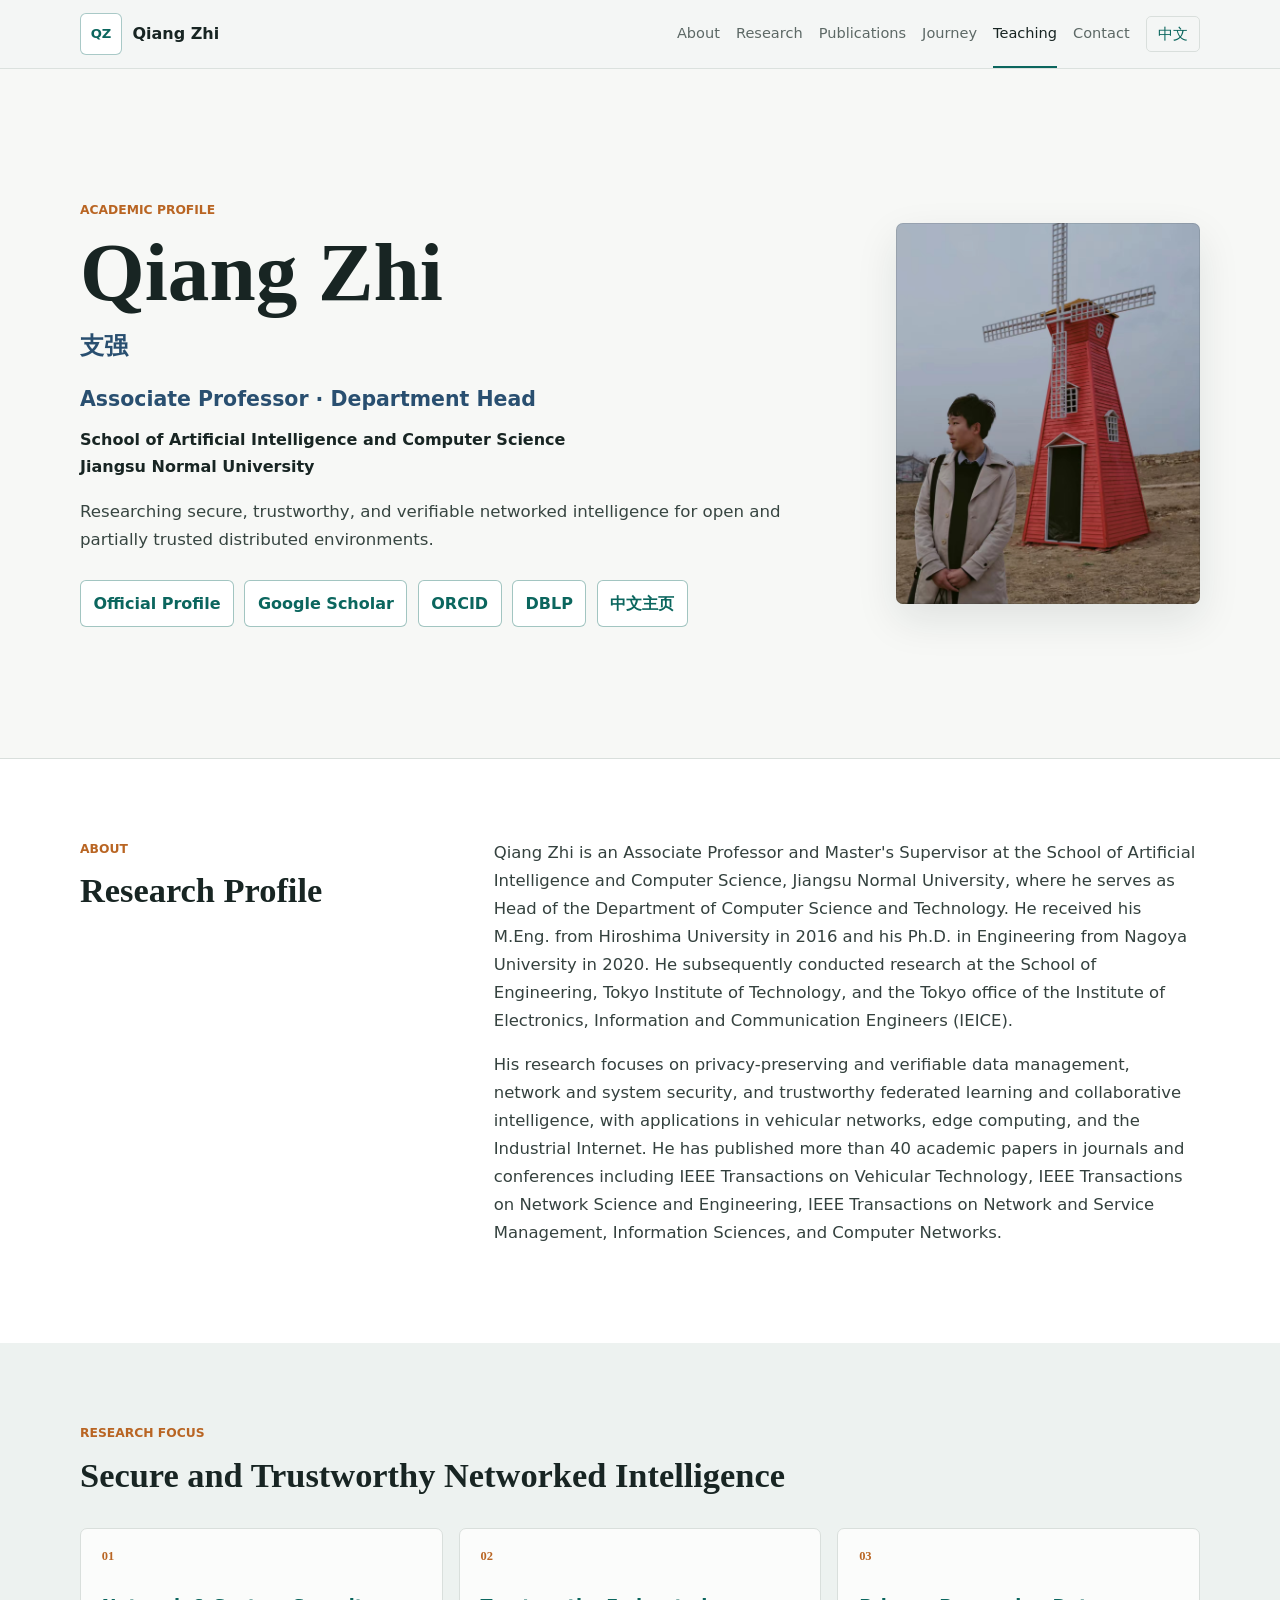
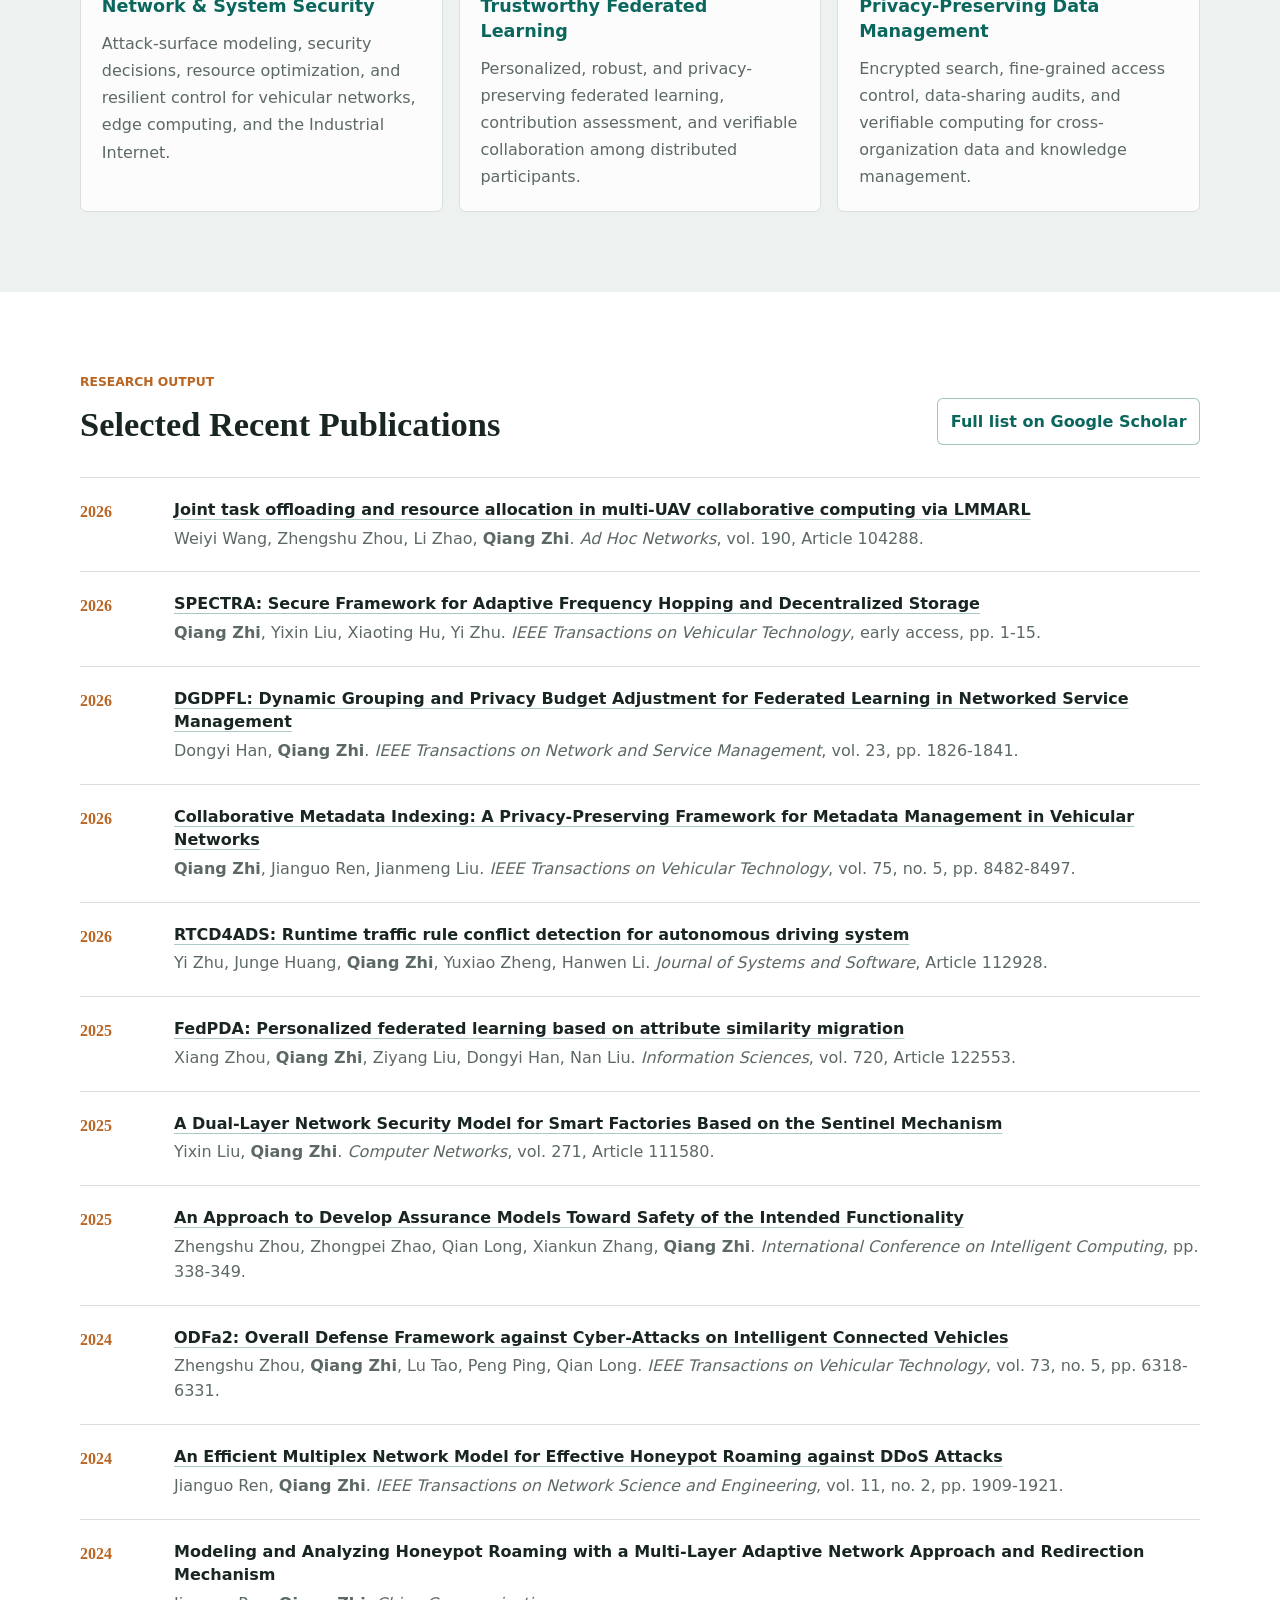
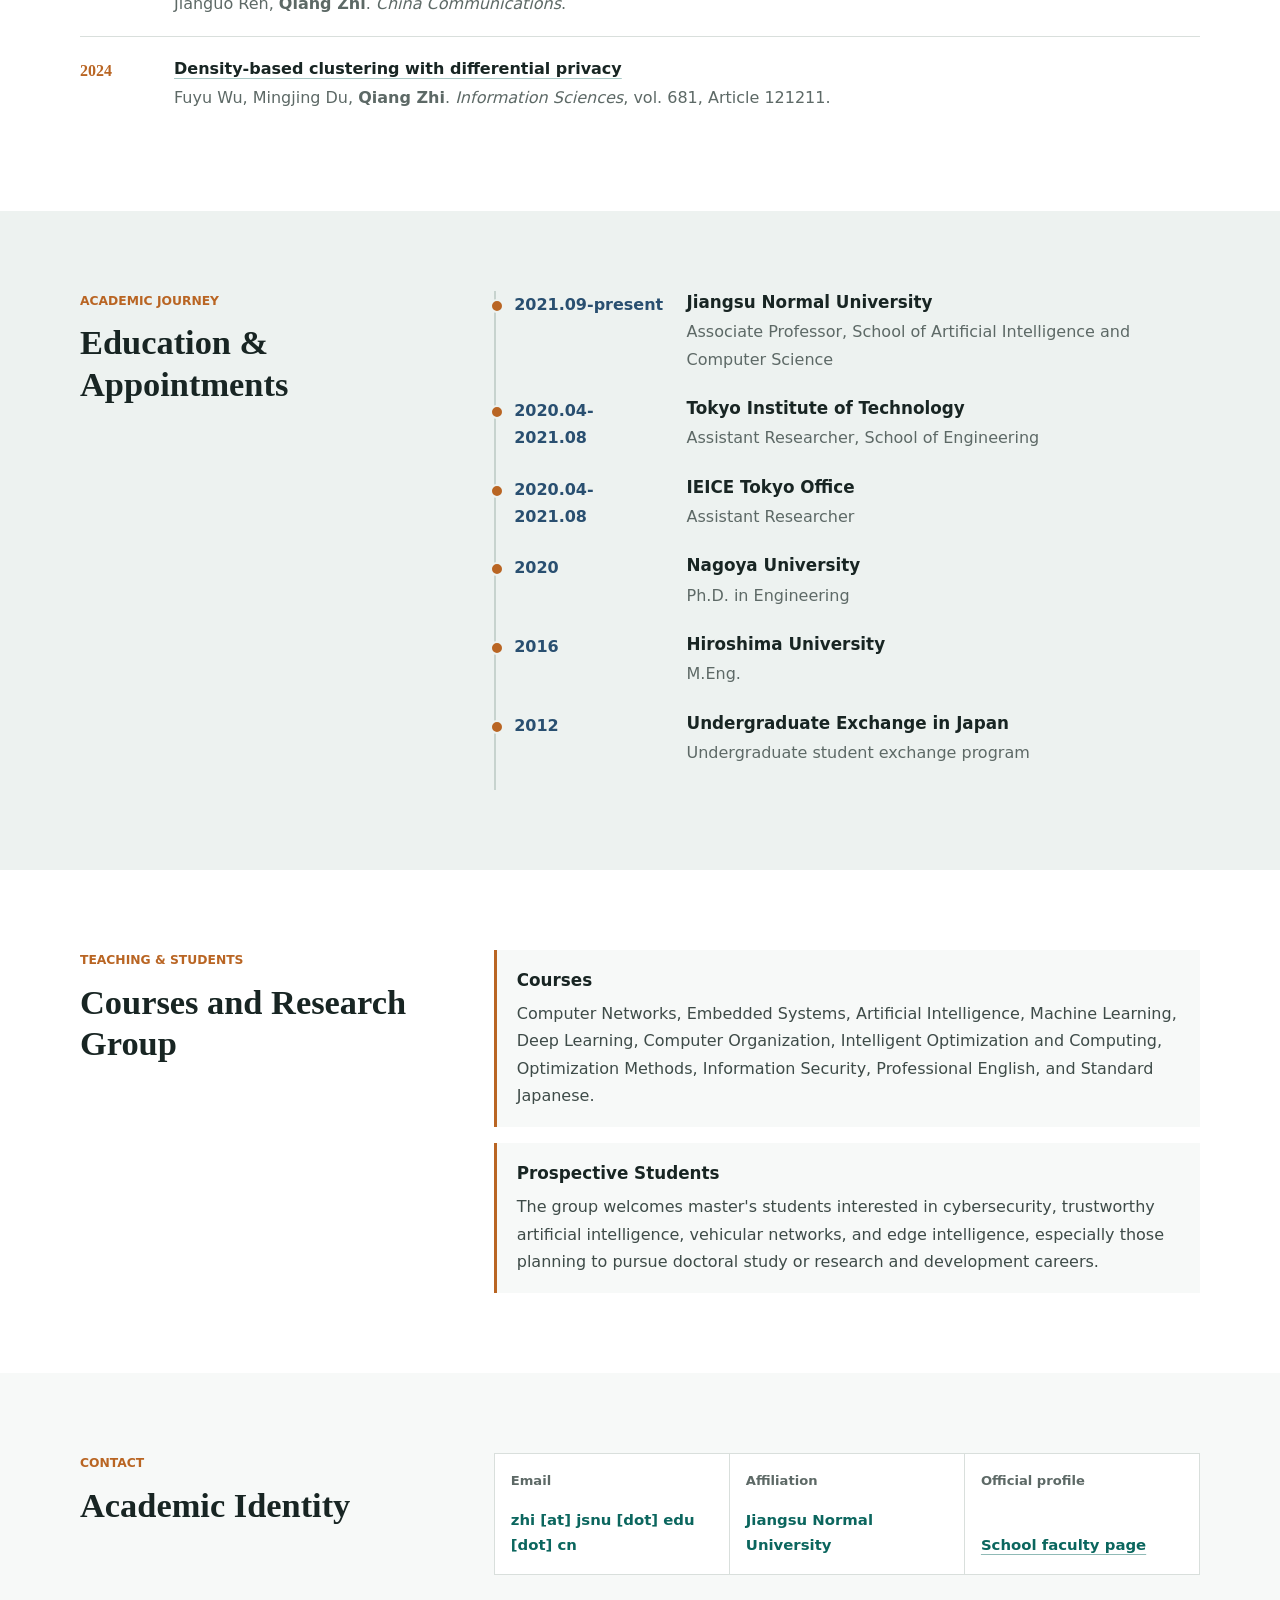
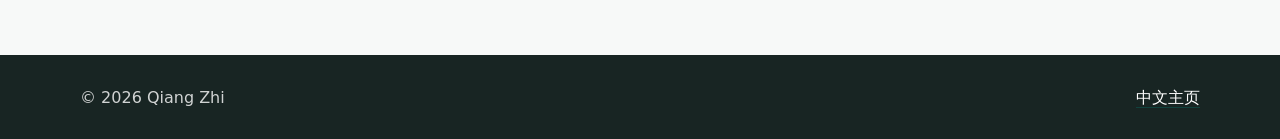
==== index.html @ edf0b1ab "Update index.html" ====
<!doctype html>
<html lang="en">
<head>
  <meta charset="utf-8">
  <meta name="viewport" content="width=device-width, initial-scale=1">
  <title>Qiang Zhi | Jiangsu Normal University</title>
  <meta name="description" content="Qiang Zhi is an Associate Professor, Master's Supervisor, and Head of the Department of Computer Science and Technology at Jiangsu Normal University. His research covers network and system security, trustworthy federated learning, privacy-preserving data management, vehicular networks, and edge intelligence.">
  <meta name="author" content="Qiang Zhi">
  <link rel="canonical" href="https://zhi-jsnu.github.io/">
  <link rel="alternate" hreflang="en" href="https://zhi-jsnu.github.io/">
  <link rel="alternate" hreflang="zh-CN" href="https://zhi-jsnu.github.io/zh/">
  <link rel="alternate" hreflang="x-default" href="https://zhi-jsnu.github.io/">
  <link rel="me" href="https://github.com/Zhi-JSNU">
  <link rel="stylesheet" href="/assets/css/site.css">
  <meta property="og:type" content="profile">
  <meta property="og:title" content="Qiang Zhi | Jiangsu Normal University">
  <meta property="og:description" content="Associate Professor working on secure, trustworthy, and verifiable networked intelligence.">
  <meta property="og:url" content="https://zhi-jsnu.github.io/">
  <meta property="og:site_name" content="Qiang Zhi Academic Homepage">
  <meta property="og:image" content="https://zhi-jsnu.github.io/assets/img/qiang-zhi-profile.jpg">
  <meta property="og:image:alt" content="Portrait of Qiang Zhi">
  <meta property="profile:username" content="Zhi-JSNU">
  <meta name="twitter:card" content="summary_large_image">
  <meta name="twitter:title" content="Qiang Zhi | Jiangsu Normal University">
  <meta name="twitter:description" content="Academic profile, research interests, publications, teaching, and contact information.">
  <meta name="twitter:image" content="https://zhi-jsnu.github.io/assets/img/qiang-zhi-profile.jpg">
  <script type="application/ld+json">
  {
    "@context": "https://schema.org",
    "@type": "ProfilePage",
    "@id": "https://zhi-jsnu.github.io/#profile-page-en",
    "url": "https://zhi-jsnu.github.io/",
    "name": "Qiang Zhi | Jiangsu Normal University",
    "inLanguage": "en",
    "mainEntity": {
      "@type": "Person",
      "@id": "https://zhi-jsnu.github.io/#person",
      "name": "Qiang Zhi",
      "alternateName": "支强",
      "url": "https://zhi-jsnu.github.io/",
      "image": "https://zhi-jsnu.github.io/assets/img/qiang-zhi-profile.jpg",
      "identifier": [
        {"@type": "PropertyValue", "propertyID": "ORCID", "value": "0000-0001-7057-9888"},
        {"@type": "PropertyValue", "propertyID": "GitHub username", "value": "Zhi-JSNU"}
      ],
      "jobTitle": "Associate Professor, Master's Supervisor, Head of the Department of Computer Science and Technology",
      "affiliation": {
        "@type": "CollegeOrUniversity",
        "name": "Jiangsu Normal University",
        "department": {"@type": "Organization", "name": "School of Artificial Intelligence and Computer Science"}
      },
      "alumniOf": [
        {"@type": "CollegeOrUniversity", "name": "Nagoya University"},
        {"@type": "CollegeOrUniversity", "name": "Hiroshima University"}
      ],
      "knowsAbout": [
        "Network and System Security",
        "Trustworthy Federated Learning",
        "Privacy-Preserving and Verifiable Data Management",
        "Internet of Vehicles",
        "Edge Intelligence"
      ],
      "sameAs": [
        "https://ai.jsnu.edu.cn/78/ba/c14228a358586/page.htm",
        "https://scholar.google.com/citations?user=D5ilHkMAAAAJ",
        "https://orcid.org/0000-0001-7057-9888",
        "https://dblp.org/pid/91/638",
        "https://github.com/Zhi-JSNU"
      ]
    }
  }
  </script>
</head>
<body>
  <a class="skip-link" href="#main-content">Skip to main content</a>
  <header class="site-header">
    <nav class="nav" aria-label="Primary navigation">
      <a class="brand" href="/" aria-label="Qiang Zhi home">
        <span class="brand-mark" aria-hidden="true">QZ</span>
        <span>Qiang Zhi</span>
      </a>
      <button class="nav-toggle" type="button" aria-expanded="false" aria-controls="nav-links" aria-label="Open navigation">
        <span></span><span></span><span></span>
      </button>
      <div class="nav-links" id="nav-links" data-nav-links>
        <a href="#about">About</a>
        <a href="#research">Research</a>
        <a href="#publications">Publications</a>
        <a href="#journey">Journey</a>
        <a href="#teaching">Teaching</a>
        <a href="#contact">Contact</a>
        <a class="language-link" href="/zh/" lang="zh-CN">中文</a>
      </div>
    </nav>
  </header>

  <main id="main-content">
    <section class="hero" aria-labelledby="hero-title">
      <div class="hero-inner">
        <div class="hero-copy">
          <p class="eyebrow">Academic Profile</p>
          <h1 id="hero-title">Qiang Zhi</h1>
          <p class="hero-name-zh" lang="zh-CN">支强</p>
          <p class="subtitle">Associate Professor · Department Head</p>
          <p class="affiliation">School of Artificial Intelligence and Computer Science<br>Jiangsu Normal University</p>
          <p class="hero-summary">Researching secure, trustworthy, and verifiable networked intelligence for open and partially trusted distributed environments.</p>
          <div class="hero-actions" aria-label="Academic identity links">
            <a href="http://ai.jsnu.edu.cn/78/ba/c14228a358586/page.htm" target="_blank" rel="noopener noreferrer">Official Profile</a>
            <a href="https://scholar.google.com/citations?user=D5ilHkMAAAAJ" target="_blank" rel="noopener noreferrer" referrerpolicy="no-referrer">Google Scholar</a>
            <a href="https://orcid.org/0000-0001-7057-9888" target="_blank" rel="noopener noreferrer">ORCID</a>
            <a href="https://dblp.org/pid/91/638" target="_blank" rel="noopener noreferrer">DBLP</a>
            <a href="/zh/" lang="zh-CN">中文主页</a>
          </div>
        </div>
        <figure class="profile-figure">
          <img src="/assets/img/qiang-zhi-profile.jpg" width="1280" height="1706" alt="Qiang Zhi of Jiangsu Normal University">
        </figure>
      </div>
    </section>

    <section id="about" class="section" aria-labelledby="about-title">
      <div class="section-inner two-column">
        <div>
          <p class="section-kicker">About</p>
          <h2 id="about-title">Research Profile</h2>
        </div>
        <div class="prose">
          <p>Qiang Zhi is an Associate Professor and Master's Supervisor at the School of Artificial Intelligence and Computer Science, Jiangsu Normal University, where he serves as Head of the Department of Computer Science and Technology. He received his M.Eng. from Hiroshima University in 2016 and his Ph.D. in Engineering from Nagoya University in 2020. He subsequently conducted research at the School of Engineering, Tokyo Institute of Technology, and the Tokyo office of the Institute of Electronics, Information and Communication Engineers (IEICE).</p>
          <p>His research focuses on privacy-preserving and verifiable data management, network and system security, and trustworthy federated learning and collaborative intelligence, with applications in vehicular networks, edge computing, and the Industrial Internet. He has published more than 40 academic papers in journals and conferences including IEEE Transactions on Vehicular Technology, IEEE Transactions on Network Science and Engineering, IEEE Transactions on Network and Service Management, Information Sciences, and Computer Networks.</p>
        </div>
      </div>
    </section>

    <section id="research" class="section section-tint" aria-labelledby="research-title">
      <div class="section-inner">
        <div class="section-heading">
          <p class="section-kicker">Research Focus</p>
          <h2 id="research-title">Secure and Trustworthy Networked Intelligence</h2>
        </div>
        <div class="research-grid">
          <article class="research-card">
            <span class="card-index">01</span>
            <h3>Network &amp; System Security</h3>
            <p>Attack-surface modeling, security decisions, resource optimization, and resilient control for vehicular networks, edge computing, and the Industrial Internet.</p>
          </article>
          <article class="research-card">
            <span class="card-index">02</span>
            <h3>Trustworthy Federated Learning</h3>
            <p>Personalized, robust, and privacy-preserving federated learning, contribution assessment, and verifiable collaboration among distributed participants.</p>
          </article>
          <article class="research-card">
            <span class="card-index">03</span>
            <h3>Privacy-Preserving Data Management</h3>
            <p>Encrypted search, fine-grained access control, data-sharing audits, and verifiable computing for cross-organization data and knowledge management.</p>
          </article>
        </div>
      </div>
    </section>

    <section id="publications" class="section" aria-labelledby="publications-title">
      <div class="section-inner">
        <div class="section-heading publication-heading">
          <div><p class="section-kicker">Research Output</p><h2 id="publications-title">Selected Recent Publications</h2></div>
          <a class="text-link" href="https://scholar.google.com/citations?user=D5ilHkMAAAAJ" target="_blank" rel="noopener noreferrer" referrerpolicy="no-referrer">Full list on Google Scholar</a>
        </div>
        <ol class="publication-list">
          <li><span class="pub-year">2026</span><div><a class="pub-title" href="https://doi.org/10.1016/j.adhoc.2026.104288" target="_blank" rel="noopener noreferrer">Joint task offloading and resource allocation in multi-UAV collaborative computing via LMMARL</a><p>Weiyi Wang, Zhengshu Zhou, Li Zhao, <strong>Qiang Zhi</strong>. <em>Ad Hoc Networks</em>, vol. 190, Article 104288.</p></div></li>
          <li><span class="pub-year">2026</span><div><a class="pub-title" href="https://doi.org/10.1109/TVT.2026.3670472" target="_blank" rel="noopener noreferrer">SPECTRA: Secure Framework for Adaptive Frequency Hopping and Decentralized Storage</a><p><strong>Qiang Zhi</strong>, Yixin Liu, Xiaoting Hu, Yi Zhu. <em>IEEE Transactions on Vehicular Technology</em>, early access, pp. 1-15.</p></div></li>
          <li><span class="pub-year">2026</span><div><a class="pub-title" href="https://doi.org/10.1109/TNSM.2025.3640713" target="_blank" rel="noopener noreferrer">DGDPFL: Dynamic Grouping and Privacy Budget Adjustment for Federated Learning in Networked Service Management</a><p>Dongyi Han, <strong>Qiang Zhi</strong>. <em>IEEE Transactions on Network and Service Management</em>, vol. 23, pp. 1826-1841.</p></div></li>
          <li><span class="pub-year">2026</span><div><a class="pub-title" href="https://doi.org/10.1109/TVT.2025.3628444" target="_blank" rel="noopener noreferrer">Collaborative Metadata Indexing: A Privacy-Preserving Framework for Metadata Management in Vehicular Networks</a><p><strong>Qiang Zhi</strong>, Jianguo Ren, Jianmeng Liu. <em>IEEE Transactions on Vehicular Technology</em>, vol. 75, no. 5, pp. 8482-8497.</p></div></li>
          <li><span class="pub-year">2026</span><div><a class="pub-title" href="https://doi.org/10.1016/j.jss.2026.112928" target="_blank" rel="noopener noreferrer">RTCD4ADS: Runtime traffic rule conflict detection for autonomous driving system</a><p>Yi Zhu, Junge Huang, <strong>Qiang Zhi</strong>, Yuxiao Zheng, Hanwen Li. <em>Journal of Systems and Software</em>, Article 112928.</p></div></li>
          <li><span class="pub-year">2025</span><div><a class="pub-title" href="https://doi.org/10.1016/j.ins.2025.122553" target="_blank" rel="noopener noreferrer">FedPDA: Personalized federated learning based on attribute similarity migration</a><p>Xiang Zhou, <strong>Qiang Zhi</strong>, Ziyang Liu, Dongyi Han, Nan Liu. <em>Information Sciences</em>, vol. 720, Article 122553.</p></div></li>
          <li><span class="pub-year">2025</span><div><a class="pub-title" href="https://doi.org/10.1016/j.comnet.2025.111580" target="_blank" rel="noopener noreferrer">A Dual-Layer Network Security Model for Smart Factories Based on the Sentinel Mechanism</a><p>Yixin Liu, <strong>Qiang Zhi</strong>. <em>Computer Networks</em>, vol. 271, Article 111580.</p></div></li>
          <li><span class="pub-year">2025</span><div><a class="pub-title" href="https://doi.org/10.1007/978-981-96-9955-1_28" target="_blank" rel="noopener noreferrer">An Approach to Develop Assurance Models Toward Safety of the Intended Functionality</a><p>Zhengshu Zhou, Zhongpei Zhao, Qian Long, Xiankun Zhang, <strong>Qiang Zhi</strong>. <em>International Conference on Intelligent Computing</em>, pp. 338-349.</p></div></li>
          <li><span class="pub-year">2024</span><div><a class="pub-title" href="https://doi.org/10.1109/TVT.2023.3345156" target="_blank" rel="noopener noreferrer">ODFa2: Overall Defense Framework against Cyber-Attacks on Intelligent Connected Vehicles</a><p>Zhengshu Zhou, <strong>Qiang Zhi</strong>, Lu Tao, Peng Ping, Qian Long. <em>IEEE Transactions on Vehicular Technology</em>, vol. 73, no. 5, pp. 6318-6331.</p></div></li>
          <li><span class="pub-year">2024</span><div><a class="pub-title" href="https://doi.org/10.1109/TNSE.2023.3333230" target="_blank" rel="noopener noreferrer">An Efficient Multiplex Network Model for Effective Honeypot Roaming against DDoS Attacks</a><p>Jianguo Ren, <strong>Qiang Zhi</strong>. <em>IEEE Transactions on Network Science and Engineering</em>, vol. 11, no. 2, pp. 1909-1921.</p></div></li>
          <li><span class="pub-year">2024</span><div><span class="pub-title">Modeling and Analyzing Honeypot Roaming with a Multi-Layer Adaptive Network Approach and Redirection Mechanism</span><p>Jianguo Ren, <strong>Qiang Zhi</strong>. <em>China Communications</em>.</p></div></li>
          <li><span class="pub-year">2024</span><div><a class="pub-title" href="https://doi.org/10.1016/j.ins.2024.121211" target="_blank" rel="noopener noreferrer">Density-based clustering with differential privacy</a><p>Fuyu Wu, Mingjing Du, <strong>Qiang Zhi</strong>. <em>Information Sciences</em>, vol. 681, Article 121211.</p></div></li>
        </ol>
      </div>
    </section>

    <section id="journey" class="section section-tint" aria-labelledby="journey-title">
      <div class="section-inner two-column">
        <div><p class="section-kicker">Academic Journey</p><h2 id="journey-title">Education &amp; Appointments</h2></div>
        <div class="timeline">
          <article><time datetime="2021-09">2021.09-present</time><div><h3>Jiangsu Normal University</h3><p>Associate Professor, School of Artificial Intelligence and Computer Science</p></div></article>
          <article><time>2020.04-2021.08</time><div><h3>Tokyo Institute of Technology</h3><p>Assistant Researcher, School of Engineering</p></div></article>
          <article><time>2020.04-2021.08</time><div><h3>IEICE Tokyo Office</h3><p>Assistant Researcher</p></div></article>
          <article><time datetime="2020">2020</time><div><h3>Nagoya University</h3><p>Ph.D. in Engineering</p></div></article>
          <article><time datetime="2016">2016</time><div><h3>Hiroshima University</h3><p>M.Eng.</p></div></article>
          <article><time datetime="2012">2012</time><div><h3>Undergraduate Exchange in Japan</h3><p>Undergraduate student exchange program</p></div></article>
        </div>
      </div>
    </section>

    <section id="teaching" class="section" aria-labelledby="teaching-title">
      <div class="section-inner two-column">
        <div><p class="section-kicker">Teaching &amp; Students</p><h2 id="teaching-title">Courses and Research Group</h2></div>
        <div class="content-stack">
          <article><h3>Courses</h3><p>Computer Networks, Embedded Systems, Artificial Intelligence, Machine Learning, Deep Learning, Computer Organization, Intelligent Optimization and Computing, Optimization Methods, Information Security, Professional English, and Standard Japanese.</p></article>
          <article><h3>Prospective Students</h3><p>The group welcomes master's students interested in cybersecurity, trustworthy artificial intelligence, vehicular networks, and edge intelligence, especially those planning to pursue doctoral study or research and development careers.</p></article>
        </div>
      </div>
    </section>

    <section id="contact" class="section contact-section" aria-labelledby="contact-title">
      <div class="section-inner two-column">
        <div><p class="section-kicker">Contact</p><h2 id="contact-title">Academic Identity</h2></div>
        <div class="contact-list">
          <p><span>Email</span><strong>zhi [at] jsnu [dot] edu [dot] cn</strong></p>
          <p><span>Affiliation</span><strong>Jiangsu Normal University</strong></p>
          <p><span>Official profile</span><a href="https://ai.jsnu.edu.cn/78/ba/c14228a358586/page.htm" target="_blank" rel="noopener noreferrer">School faculty page</a></p>
        </div>
      </div>
    </section>
  </main>

  <footer class="site-footer">
    <div class="footer-inner"><p>© <span data-year>2026</span> Qiang Zhi</p><p><a href="/zh/" lang="zh-CN">中文主页</a></p></div>
  </footer>
  <script src="/assets/js/site.js" defer></script>
</body>
</html>
---- assets/css/site.css ----
:root {
  --bg: #f4f6f5;
  --paper: #ffffff;
  --ink: #182523;
  --muted: #5d6966;
  --line: #d9dfdc;
  --teal: #0b665e;
  --blue: #294f70;
  --orange: #b96523;
  --tint: #edf2f0;
  --max: 1120px;
  --shadow: 0 16px 42px rgba(22, 43, 39, 0.1);
}

* { box-sizing: border-box; }
html { scroll-behavior: smooth; }
body {
  margin: 0;
  background: var(--bg);
  color: var(--ink);
  font-family: Inter, "Noto Sans SC", "Microsoft YaHei", "PingFang SC", system-ui, sans-serif;
  font-size: 16px;
  line-height: 1.7;
  letter-spacing: 0;
}
body.nav-open { overflow: hidden; }
a { color: inherit; text-decoration-color: rgba(11, 102, 94, 0.45); text-underline-offset: 4px; }
a:hover { color: var(--teal); }
img { display: block; max-width: 100%; }
h1, h2, h3, p { overflow-wrap: anywhere; }
h2 { margin: 0; font-family: Georgia, "Noto Serif SC", "Songti SC", serif; font-size: 2.15rem; line-height: 1.2; }
h3 { margin: 0; font-size: 1.05rem; line-height: 1.4; }

.skip-link { position: absolute; top: -5rem; left: 1rem; z-index: 20; padding: .6rem .8rem; background: var(--ink); color: #fff; }
.skip-link:focus { top: 1rem; }
.site-header { position: sticky; top: 0; z-index: 10; border-bottom: 1px solid rgba(217, 223, 220, .9); background: rgba(244, 246, 245, .96); backdrop-filter: blur(12px); }
.nav { width: min(calc(100% - 2rem), var(--max)); min-height: 68px; margin: auto; display: flex; align-items: center; justify-content: space-between; gap: 1rem; }
.brand { display: inline-flex; align-items: center; gap: .65rem; font-weight: 750; text-decoration: none; white-space: nowrap; }
.brand-mark { width: 42px; height: 42px; display: grid; place-items: center; border: 1px solid rgba(11, 102, 94, .35); border-radius: 6px; background: var(--paper); color: var(--teal); font-size: .82rem; }
.nav-links { display: flex; align-items: center; gap: 1rem; font-size: .91rem; }
.nav-links a { min-height: 68px; display: inline-flex; align-items: center; border-bottom: 2px solid transparent; color: var(--muted); text-decoration: none; }
.nav-links a:hover, .nav-links a.active { border-color: var(--teal); color: var(--ink); }
.nav-links .language-link { min-height: 36px; padding: 0 .7rem; border: 1px solid var(--line); border-radius: 5px; color: var(--teal); }
.nav-toggle { display: none; width: 42px; height: 42px; padding: 0; border: 1px solid var(--line); border-radius: 6px; background: var(--paper); }
.nav-toggle span { display: block; width: 18px; height: 2px; margin: 4px auto; background: var(--ink); }

.hero { min-height: 690px; display: grid; align-items: center; border-bottom: 1px solid var(--line); background: #f7f8f6; }
.hero-inner { width: min(calc(100% - 2rem), var(--max)); margin: auto; padding: 4.5rem 0; display: grid; grid-template-columns: minmax(0, 1.55fr) minmax(280px, .65fr); align-items: center; gap: clamp(2.5rem, 7vw, 6rem); }
.eyebrow, .section-kicker { margin: 0 0 .65rem; color: var(--orange); font-size: .77rem; font-weight: 800; text-transform: uppercase; }
.hero h1 { margin: 0; font-family: Georgia, "Noto Serif SC", "Songti SC", serif; font-size: clamp(3.4rem, 6.5vw, 5.2rem); line-height: 1; }
.hero-zh h1 { font-size: clamp(3rem, 5.5vw, 4.6rem); }
.hero-zh h1 span { display: block; margin-top: .8rem; color: var(--blue); font-family: Georgia, serif; font-size: .38em; font-weight: 600; }
.hero-name-zh { margin: .7rem 0 0; color: var(--blue); font-size: 1.5rem; font-weight: 700; }
.subtitle { margin: 1.1rem 0 0; color: var(--blue); font-size: 1.28rem; font-weight: 700; line-height: 1.55; }
.affiliation { margin: .65rem 0 0; color: var(--ink); font-weight: 700; }
.hero-summary { max-width: 720px; margin: 1.1rem 0 0; color: #374541; font-size: 1.04rem; }
.identity-note { max-width: 720px; margin: .75rem 0 0; color: var(--muted); font-size: .88rem; }
.identity-note a { color: var(--teal); font-weight: 750; }
.profile-figure { position: relative; margin: 0; aspect-ratio: 4 / 5; overflow: hidden; border-radius: 7px; background: #d9dedc; box-shadow: var(--shadow); }
.profile-figure::after { content: ""; position: absolute; inset: 0; border: 1px solid rgba(24, 37, 35, .12); border-radius: inherit; pointer-events: none; }
.profile-figure img { width: 100%; height: 100%; object-fit: cover; object-position: 32% center; }
.hero-actions { display: flex; flex-wrap: wrap; gap: .65rem; margin-top: 1.6rem; }
.hero-actions a, .text-link { min-height: 42px; display: inline-flex; align-items: center; justify-content: center; padding: .55rem .78rem; border: 1px solid rgba(11, 102, 94, .38); border-radius: 6px; background: var(--paper); color: var(--teal); font-weight: 750; text-decoration: none; }
.hero-actions a:hover, .text-link:hover { border-color: var(--teal); background: var(--teal); color: #fff; }
.topic-list { display: flex; flex-wrap: wrap; gap: .45rem; margin-top: 1.2rem; }
.topic-list span { padding: .26rem .55rem; border-left: 2px solid var(--orange); background: #eef2f0; color: #394844; font-size: .88rem; }

.section { padding: 5rem 0; background: var(--paper); }
.section-tint { background: var(--tint); }
.section-inner { width: min(calc(100% - 2rem), var(--max)); margin: auto; }
.two-column { display: grid; grid-template-columns: minmax(220px, .75fr) minmax(0, 1.55fr); gap: clamp(2rem, 6vw, 4.5rem); align-items: start; }
.section-heading { max-width: 820px; margin-bottom: 2rem; }
.publication-heading { max-width: none; display: flex; align-items: end; justify-content: space-between; gap: 1rem; }
.prose p { margin: 0 0 1rem; color: #34413e; font-size: 1.03rem; text-align: left; }
.research-grid { display: grid; grid-template-columns: repeat(3, minmax(0, 1fr)); gap: 1rem; }
.research-card { min-height: 250px; padding: 1.3rem; border: 1px solid var(--line); border-radius: 7px; background: #fbfcfb; }
.card-index { display: block; margin-bottom: 2rem; color: var(--orange); font: 700 .78rem/1 Georgia, serif; }
.research-card h3 { color: var(--teal); font-size: 1.1rem; }
.research-card p { margin: .7rem 0 0; color: var(--muted); }
.keyword-list { display: flex; flex-wrap: wrap; gap: .35rem .75rem; margin: 1rem 0 0; padding: 0; list-style: none; color: var(--blue); font-size: .83rem; font-weight: 700; }

.section-note { margin: -1rem 0 1.5rem; color: var(--muted); font-size: .88rem; }
.output-summary { display: flex; align-items: baseline; gap: .5rem; color: var(--blue); }
.output-summary strong { font: 700 2.3rem/1 Georgia, serif; }
.output-summary span { color: var(--muted); font-size: .88rem; }
.publication-list { display: grid; gap: 0; margin: 0; padding: 0; list-style: none; counter-reset: publication; }
.publication-list li { display: grid; grid-template-columns: 74px minmax(0, 1fr); gap: 1.25rem; padding: 1.25rem 0; border-top: 1px solid var(--line); counter-increment: publication; }
.pub-year { color: var(--orange); font-family: Georgia, serif; font-weight: 700; }
.pub-title { display: block; color: var(--ink); font-weight: 750; line-height: 1.45; text-decoration-color: rgba(11, 102, 94, .35); }
.publication-list p { margin: .35rem 0 0; color: var(--muted); line-height: 1.55; }

.timeline { display: grid; }
.timeline article { position: relative; display: grid; grid-template-columns: 150px minmax(0, 1fr); gap: 1.4rem; padding: 0 0 1.5rem 1.15rem; border-left: 2px solid #c7d3ce; }
.timeline article::before { content: ""; position: absolute; top: .5rem; left: -6px; width: 10px; height: 10px; border: 2px solid var(--tint); border-radius: 50%; background: var(--orange); }
.timeline time { color: var(--blue); font-weight: 750; }
.timeline p { margin: .25rem 0 0; color: var(--muted); }
.content-stack { display: grid; gap: 1rem; }
.content-stack article { padding: 1.15rem 1.25rem; border-left: 3px solid var(--orange); background: #f7f9f8; }
.content-stack article.join-panel { border-left-color: var(--teal); }
.content-stack p { margin: .5rem 0 0; color: #3e4b48; }

.contact-section { background: #f7f9f8; }
.contact-list { display: grid; grid-template-columns: repeat(3, minmax(0, 1fr)); gap: 1px; background: var(--line); border: 1px solid var(--line); }
.contact-list p { min-height: 120px; margin: 0; padding: 1rem; display: flex; flex-direction: column; justify-content: space-between; background: var(--paper); }
.contact-list span { color: var(--muted); font-size: .82rem; font-weight: 750; }
.contact-list strong, .contact-list a { color: var(--teal); font-size: .93rem; font-weight: 750; }
.site-footer { background: var(--ink); color: rgba(255, 255, 255, .8); }
.footer-inner { width: min(calc(100% - 2rem), var(--max)); min-height: 84px; margin: auto; display: flex; align-items: center; justify-content: space-between; gap: 1rem; }
.footer-inner p { margin: 0; }
.footer-inner a { color: #fff; }

@media (max-width: 960px) {
  .nav-links { gap: .72rem; font-size: .84rem; }
  .hero-inner { grid-template-columns: minmax(0, 1.35fr) minmax(245px, .65fr); gap: 2.5rem; }
  .research-grid { grid-template-columns: 1fr; }
  .research-card { min-height: 0; }
  .card-index { margin-bottom: 1.2rem; }
  .contact-list { grid-template-columns: 1fr; }
  .contact-list p { min-height: 92px; }
}

@media (max-width: 820px) {
  .nav-toggle { display: block; }
  .nav-links { position: fixed; inset: 68px 0 auto; display: none; align-items: stretch; flex-direction: column; gap: 0; border-bottom: 1px solid var(--line); background: var(--paper); box-shadow: var(--shadow); }
  .nav-links.open { display: flex; }
  .nav-links a, .nav-links .language-link { min-height: 50px; padding: 0 1rem; border-width: 0 0 1px; border-radius: 0; line-height: 1; }
  .hero { min-height: 0; }
  .hero-inner { padding: 3.2rem 0; grid-template-columns: 1fr; gap: 2rem; }
  .hero-copy { order: 1; }
  .profile-figure { width: min(76vw, 330px); order: 2; aspect-ratio: 4 / 5; }
  .hero h1, .hero-zh h1 { font-size: 2.8rem; }
  .subtitle { font-size: 1.1rem; }
  .section { padding: 3.6rem 0; }
  .two-column { grid-template-columns: 1fr; gap: 1.6rem; }
  .publication-heading { align-items: flex-start; flex-direction: column; }
  .publication-list li { grid-template-columns: 58px minmax(0, 1fr); gap: .75rem; }
  .timeline article { grid-template-columns: 1fr; gap: .25rem; }
  .footer-inner { min-height: 100px; align-items: flex-start; justify-content: center; flex-direction: column; }
}

@media (max-width: 420px) {
  .brand > span:last-child { font-size: .9rem; }
  .hero h1, .hero-zh h1 { font-size: 2.45rem; }
  .hero-actions a { flex: 1 1 46%; padding-inline: .55rem; }
  .publication-list li { grid-template-columns: 1fr; gap: .25rem; }
  h2 { font-size: 1.8rem; }
}

@media (prefers-reduced-motion: reduce) {
  *, *::before, *::after { scroll-behavior: auto !important; transition: none !important; }
}
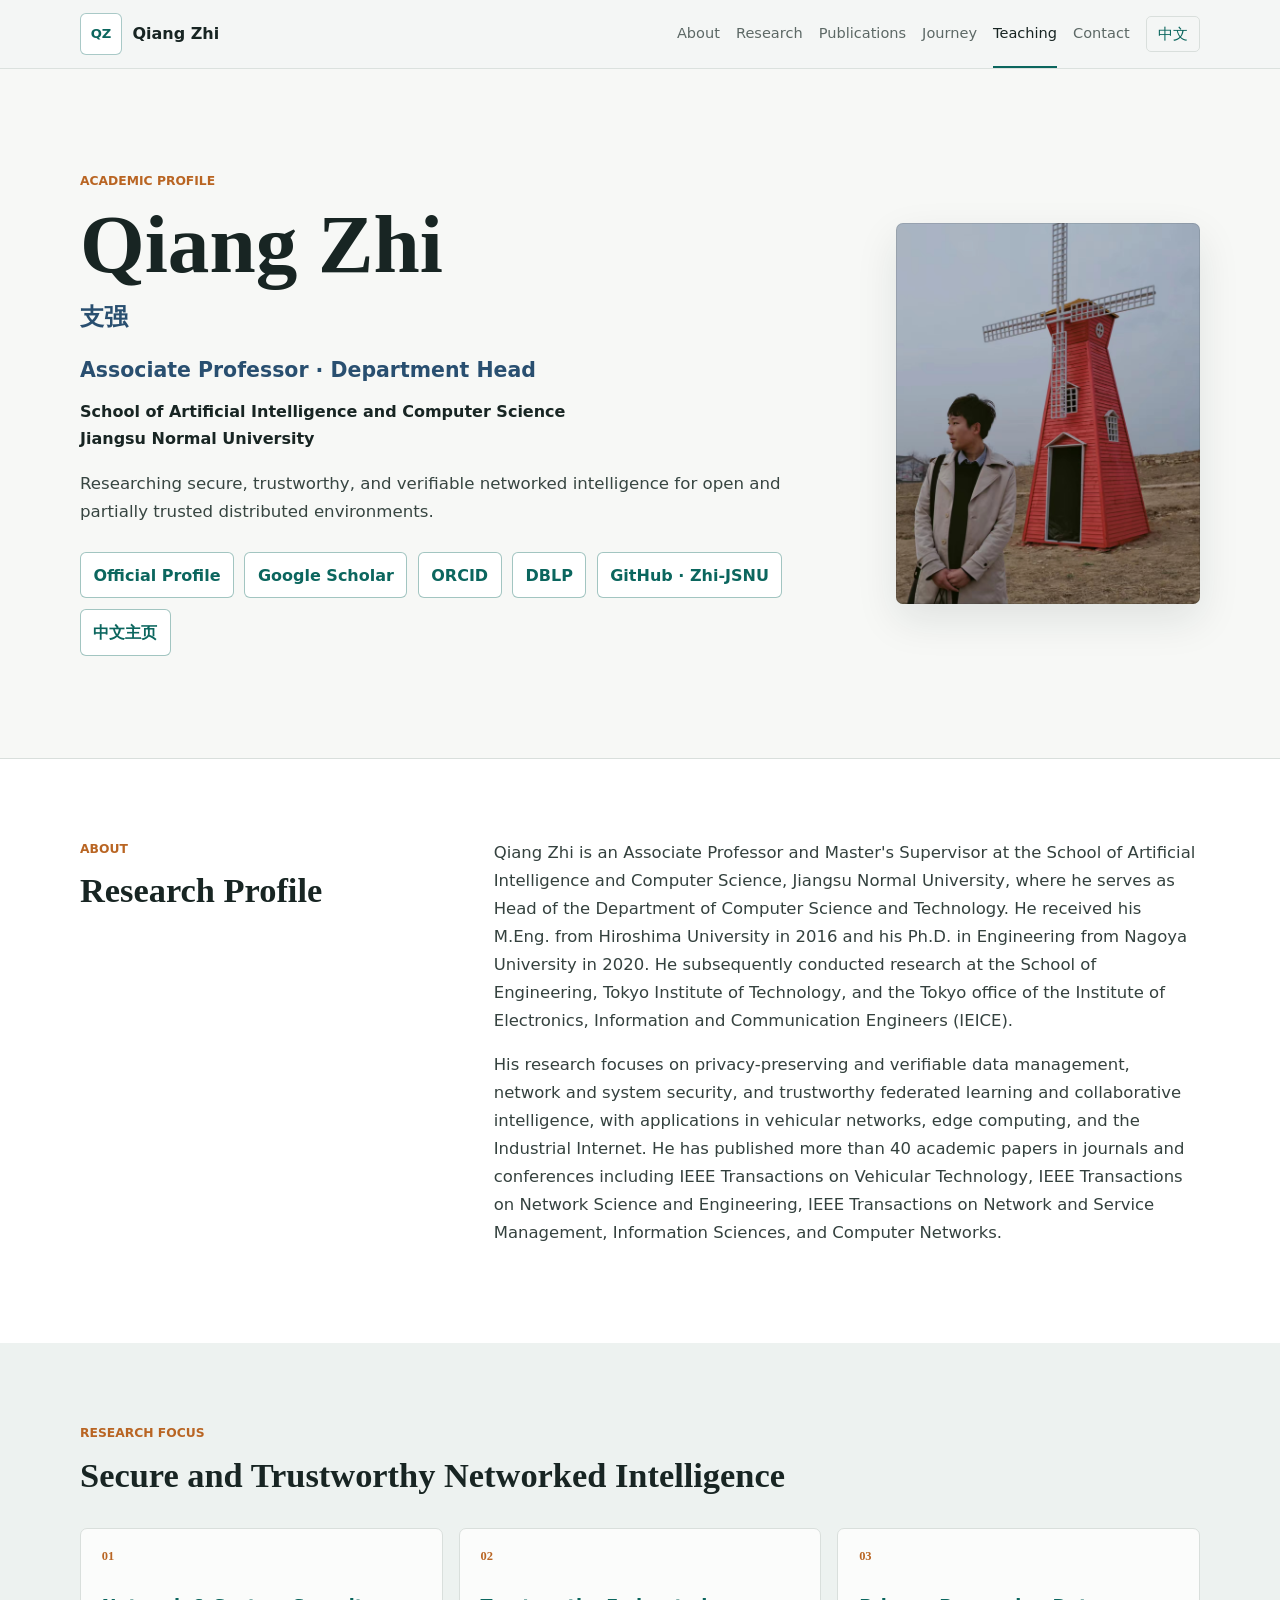
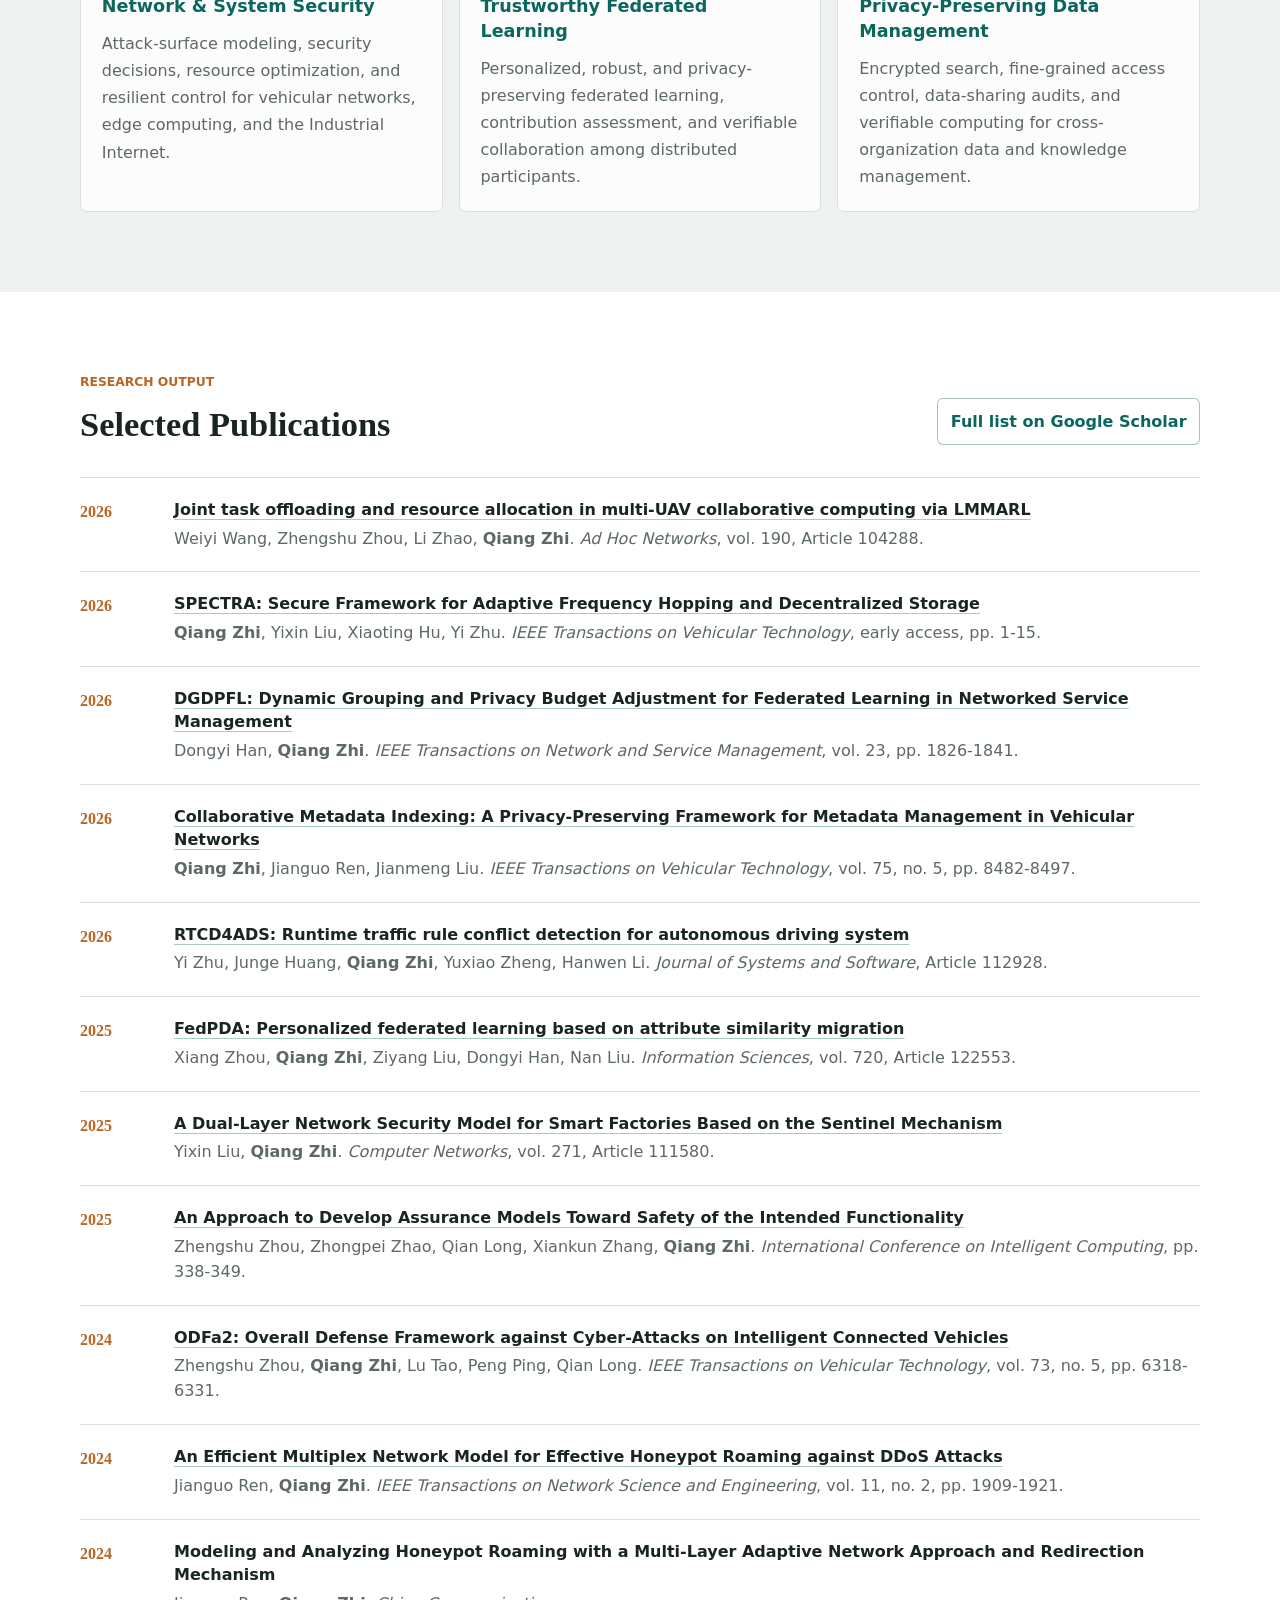
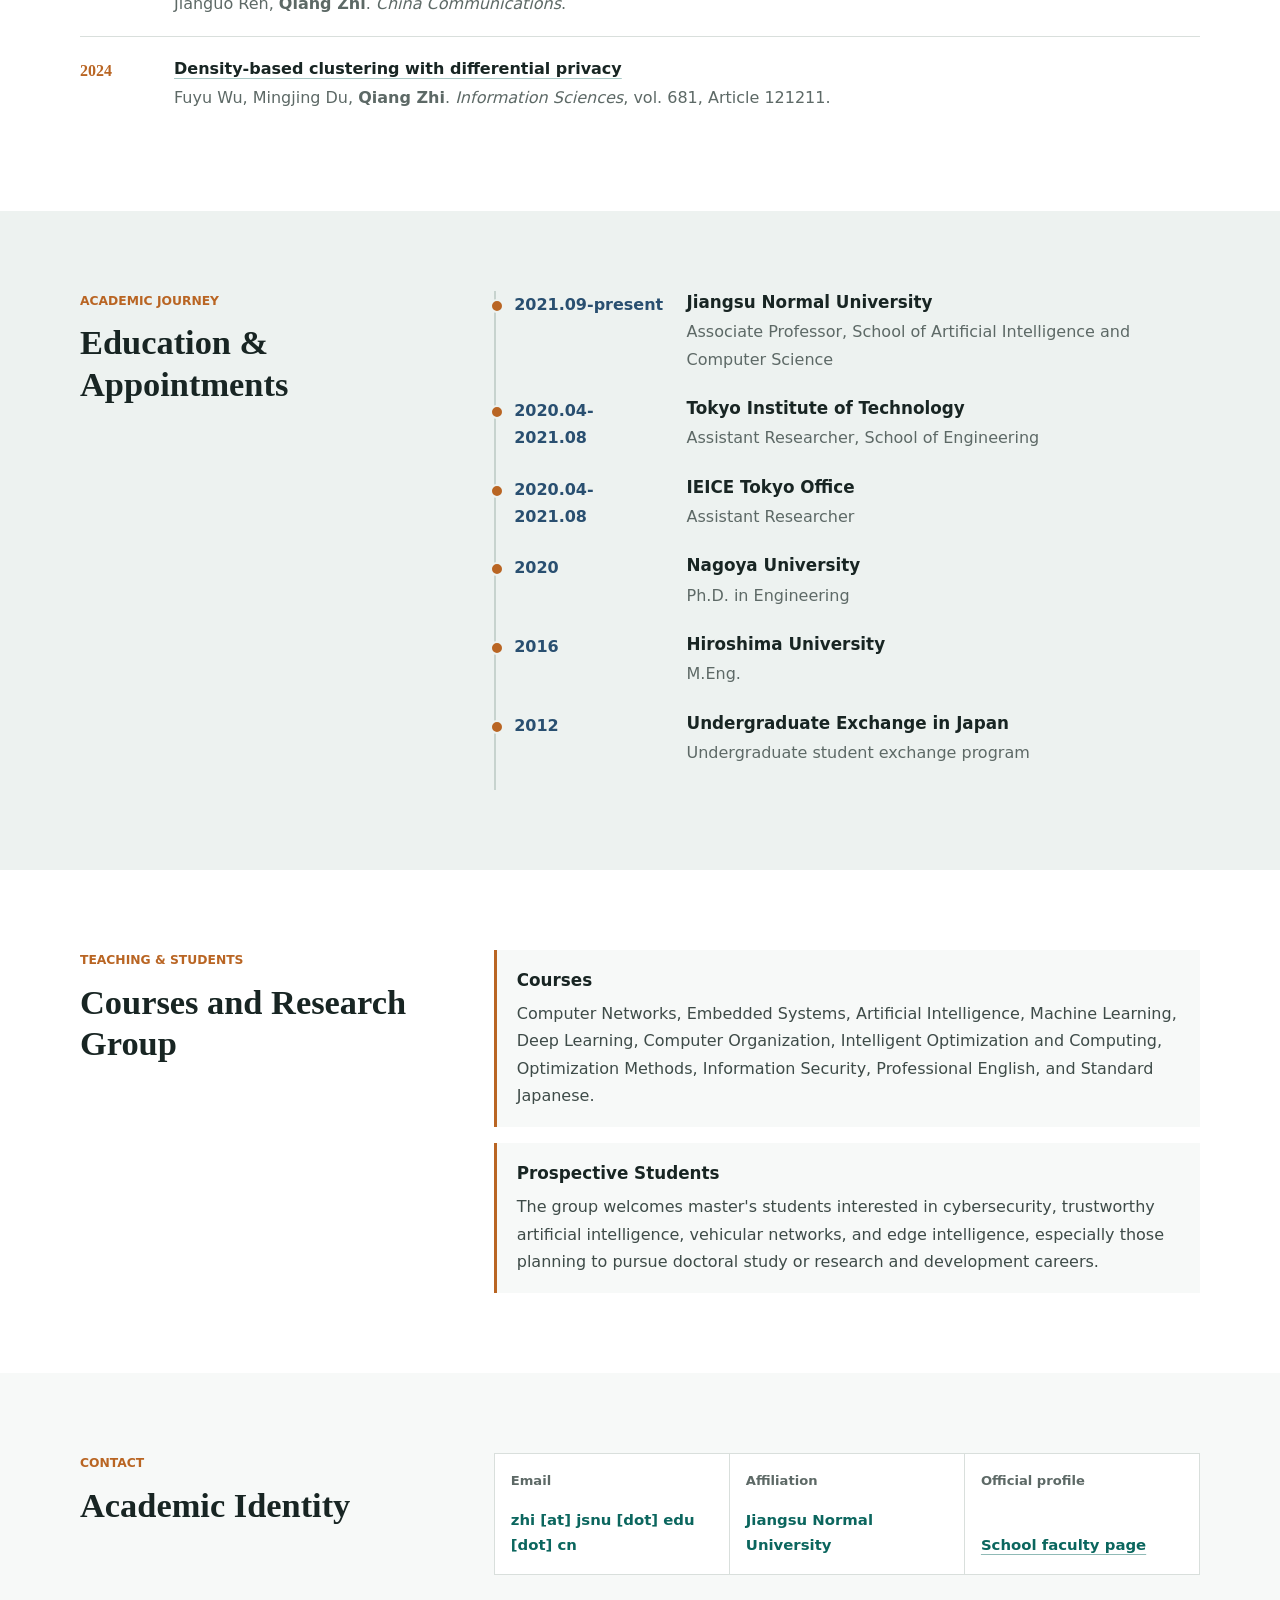
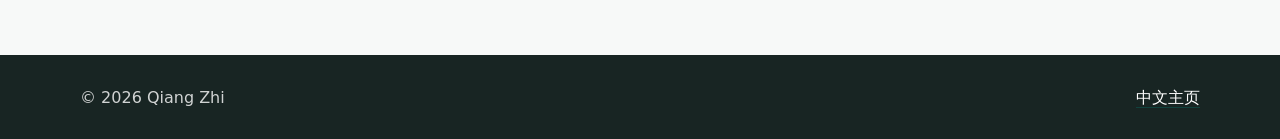
==== commit 3d22b6ec: "Add files via upload" ====
--- a/index.html
+++ b/index.html
@@ -6,10 +6,12 @@
   <title>Qiang Zhi | Jiangsu Normal University</title>
   <meta name="description" content="Qiang Zhi is an Associate Professor, Master's Supervisor, and Head of the Department of Computer Science and Technology at Jiangsu Normal University. His research covers network and system security, trustworthy federated learning, privacy-preserving data management, vehicular networks, and edge intelligence.">
   <meta name="author" content="Qiang Zhi">
+  <meta name="robots" content="index, follow, max-image-preview:large, max-snippet:-1, max-video-preview:-1">
   <link rel="canonical" href="https://zhi-jsnu.github.io/">
   <link rel="alternate" hreflang="en" href="https://zhi-jsnu.github.io/">
   <link rel="alternate" hreflang="zh-CN" href="https://zhi-jsnu.github.io/zh/">
   <link rel="alternate" hreflang="x-default" href="https://zhi-jsnu.github.io/">
+  <link rel="sitemap" type="application/xml" href="https://zhi-jsnu.github.io/sitemap.xml">
   <link rel="me" href="https://github.com/Zhi-JSNU">
   <link rel="stylesheet" href="/assets/css/site.css">
   <meta property="og:type" content="profile">
@@ -17,6 +19,8 @@
   <meta property="og:description" content="Associate Professor working on secure, trustworthy, and verifiable networked intelligence.">
   <meta property="og:url" content="https://zhi-jsnu.github.io/">
   <meta property="og:site_name" content="Qiang Zhi Academic Homepage">
+  <meta property="og:locale" content="en_US">
+  <meta property="og:locale:alternate" content="zh_CN">
   <meta property="og:image" content="https://zhi-jsnu.github.io/assets/img/qiang-zhi-profile.jpg">
   <meta property="og:image:alt" content="Portrait of Qiang Zhi">
   <meta property="profile:username" content="Zhi-JSNU">
@@ -24,6 +28,7 @@
   <meta name="twitter:title" content="Qiang Zhi | Jiangsu Normal University">
   <meta name="twitter:description" content="Academic profile, research interests, publications, teaching, and contact information.">
   <meta name="twitter:image" content="https://zhi-jsnu.github.io/assets/img/qiang-zhi-profile.jpg">
+  <meta name="twitter:image:alt" content="Portrait of Qiang Zhi of Jiangsu Normal University">
   <script type="application/ld+json">
   {
     "@context": "https://schema.org",
@@ -32,6 +37,8 @@
     "url": "https://zhi-jsnu.github.io/",
     "name": "Qiang Zhi | Jiangsu Normal University",
     "inLanguage": "en",
+    "dateModified": "2026-08-10",
+    "isPartOf": {"@type": "WebSite", "@id": "https://zhi-jsnu.github.io/#website", "url": "https://zhi-jsnu.github.io/", "name": "Qiang Zhi Academic Homepage"},
     "mainEntity": {
       "@type": "Person",
       "@id": "https://zhi-jsnu.github.io/#person",
@@ -109,6 +116,7 @@
             <a href="https://scholar.google.com/citations?user=D5ilHkMAAAAJ" target="_blank" rel="noopener noreferrer" referrerpolicy="no-referrer">Google Scholar</a>
             <a href="https://orcid.org/0000-0001-7057-9888" target="_blank" rel="noopener noreferrer">ORCID</a>
             <a href="https://dblp.org/pid/91/638" target="_blank" rel="noopener noreferrer">DBLP</a>
+            <a href="https://github.com/Zhi-JSNU" target="_blank" rel="me noopener noreferrer">GitHub · Zhi-JSNU</a>
             <a href="/zh/" lang="zh-CN">中文主页</a>
           </div>
         </div>
@@ -160,7 +168,7 @@
     <section id="publications" class="section" aria-labelledby="publications-title">
       <div class="section-inner">
         <div class="section-heading publication-heading">
-          <div><p class="section-kicker">Research Output</p><h2 id="publications-title">Selected Recent Publications</h2></div>
+          <div><p class="section-kicker">Research Output</p><h2 id="publications-title">Selected Publications</h2></div>
           <a class="text-link" href="https://scholar.google.com/citations?user=D5ilHkMAAAAJ" target="_blank" rel="noopener noreferrer" referrerpolicy="no-referrer">Full list on Google Scholar</a>
         </div>
         <ol class="publication-list">
@@ -210,7 +218,7 @@
         <div class="contact-list">
           <p><span>Email</span><strong>zhi [at] jsnu [dot] edu [dot] cn</strong></p>
           <p><span>Affiliation</span><strong>Jiangsu Normal University</strong></p>
-          <p><span>Official profile</span><a href="https://ai.jsnu.edu.cn/78/ba/c14228a358586/page.htm" target="_blank" rel="noopener noreferrer">School faculty page</a></p>
+          <p><span>Official profile</span><a href="http://ai.jsnu.edu.cn/78/ba/c14228a358586/page.htm" target="_blank" rel="noopener noreferrer">School faculty page</a></p>
         </div>
       </div>
     </section>
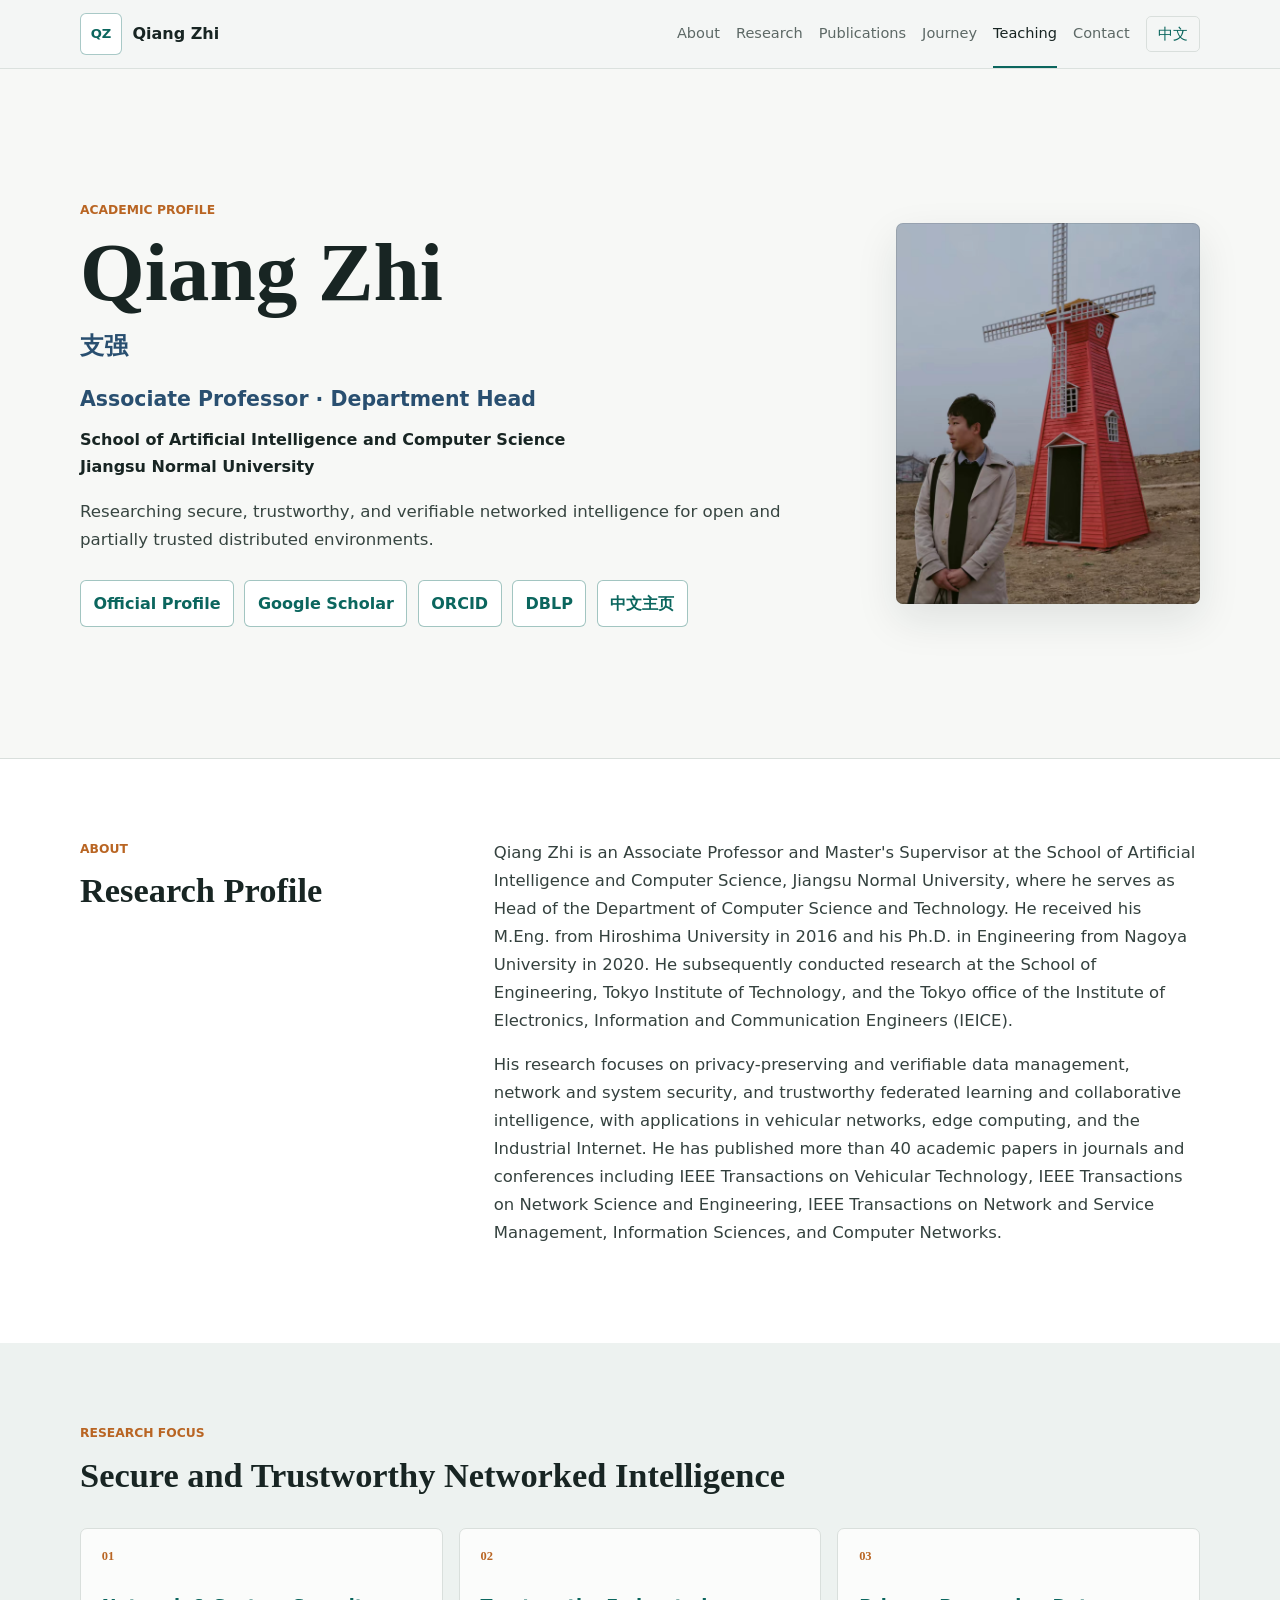
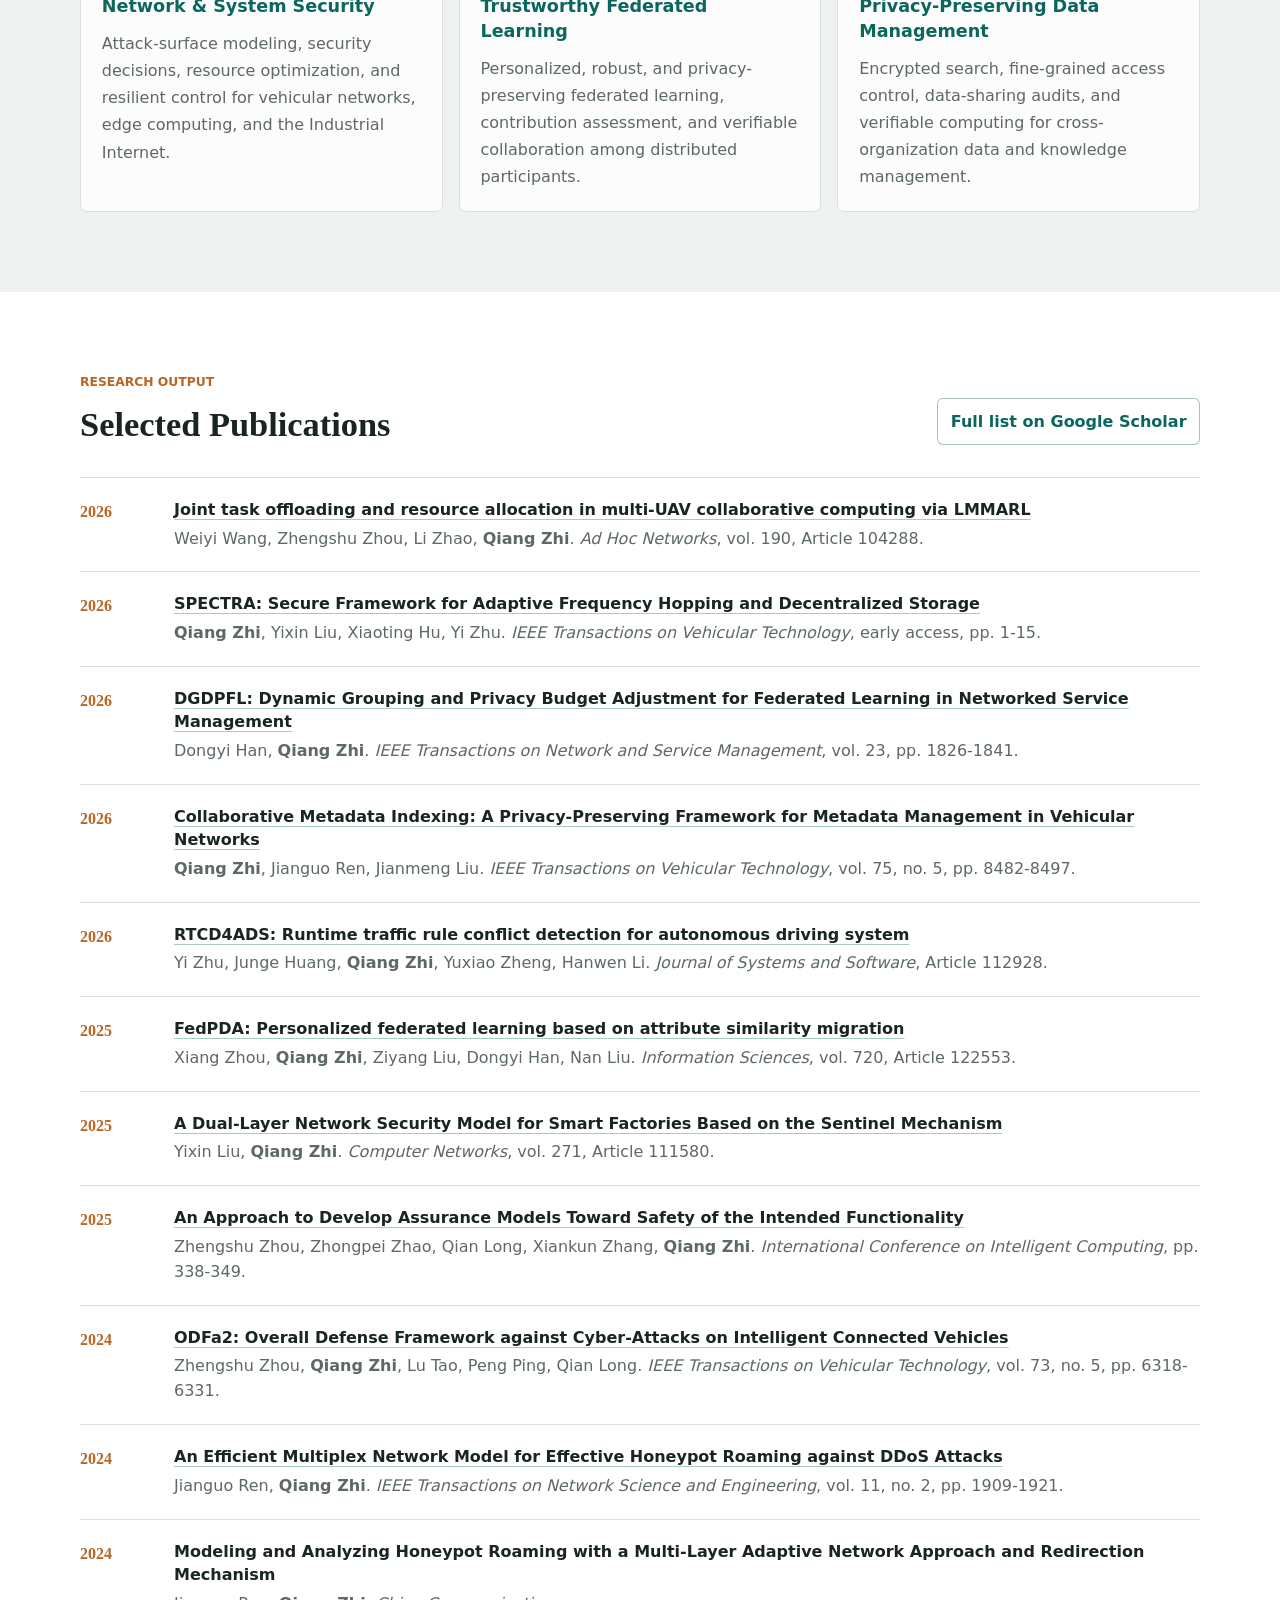
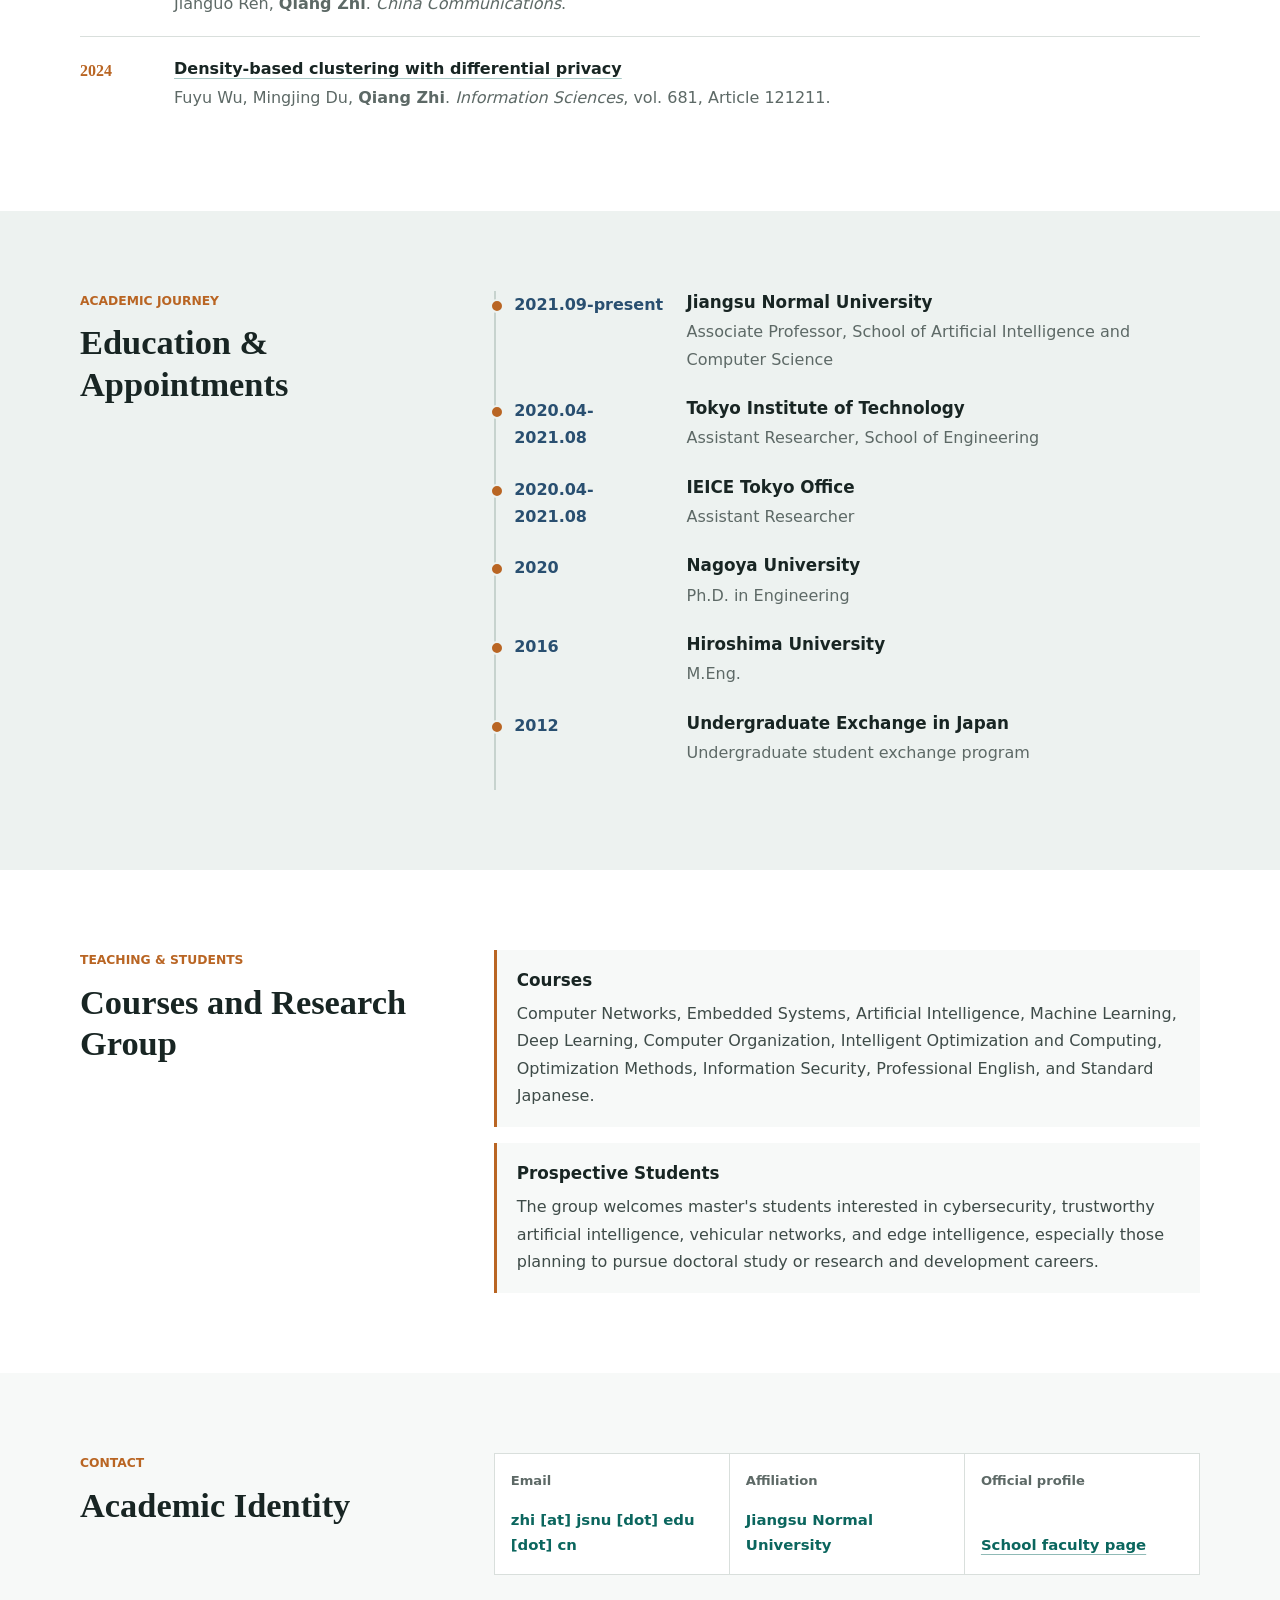
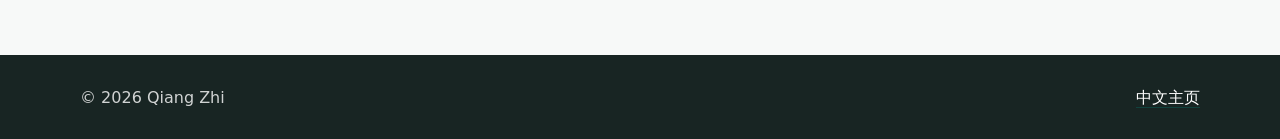
==== commit ed002989: "Update index.html" ====
--- a/index.html
+++ b/index.html
@@ -116,7 +116,6 @@
             <a href="https://scholar.google.com/citations?user=D5ilHkMAAAAJ" target="_blank" rel="noopener noreferrer" referrerpolicy="no-referrer">Google Scholar</a>
             <a href="https://orcid.org/0000-0001-7057-9888" target="_blank" rel="noopener noreferrer">ORCID</a>
             <a href="https://dblp.org/pid/91/638" target="_blank" rel="noopener noreferrer">DBLP</a>
-            <a href="https://github.com/Zhi-JSNU" target="_blank" rel="me noopener noreferrer">GitHub · Zhi-JSNU</a>
             <a href="/zh/" lang="zh-CN">中文主页</a>
           </div>
         </div>
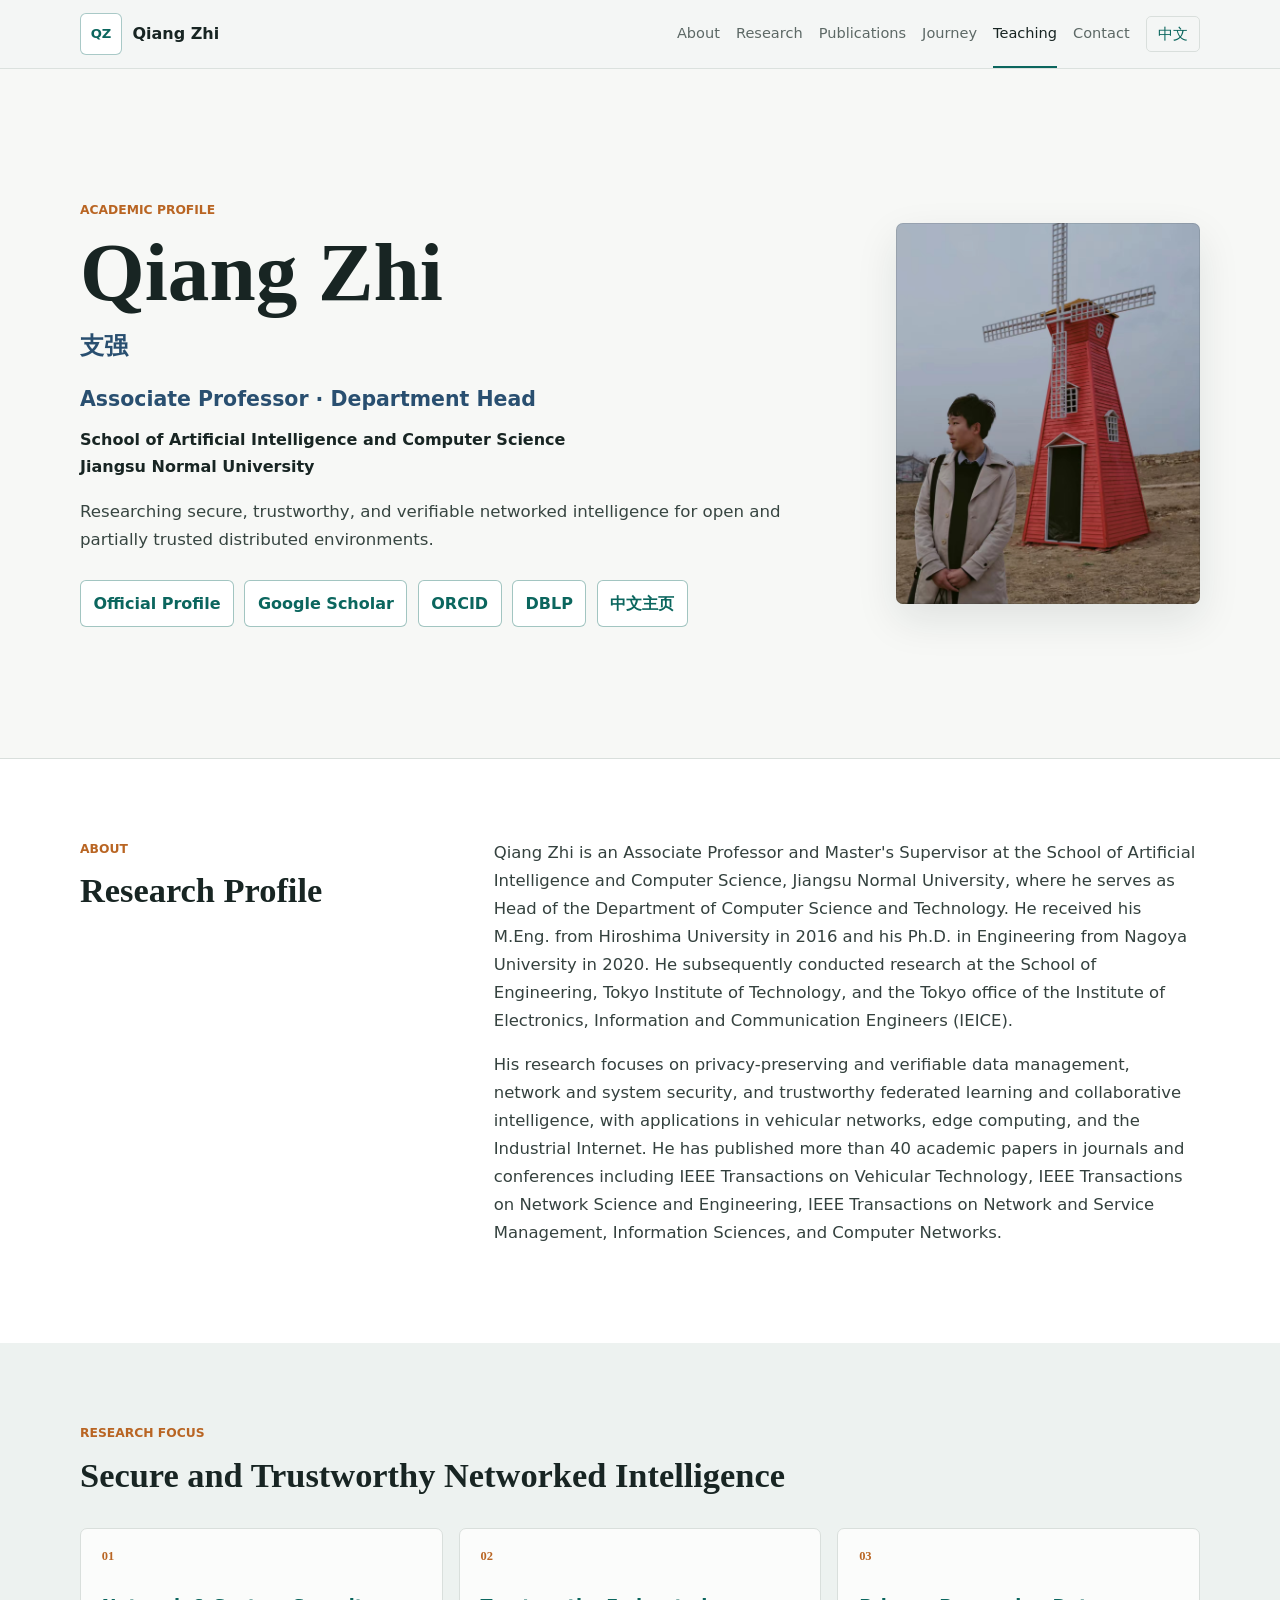
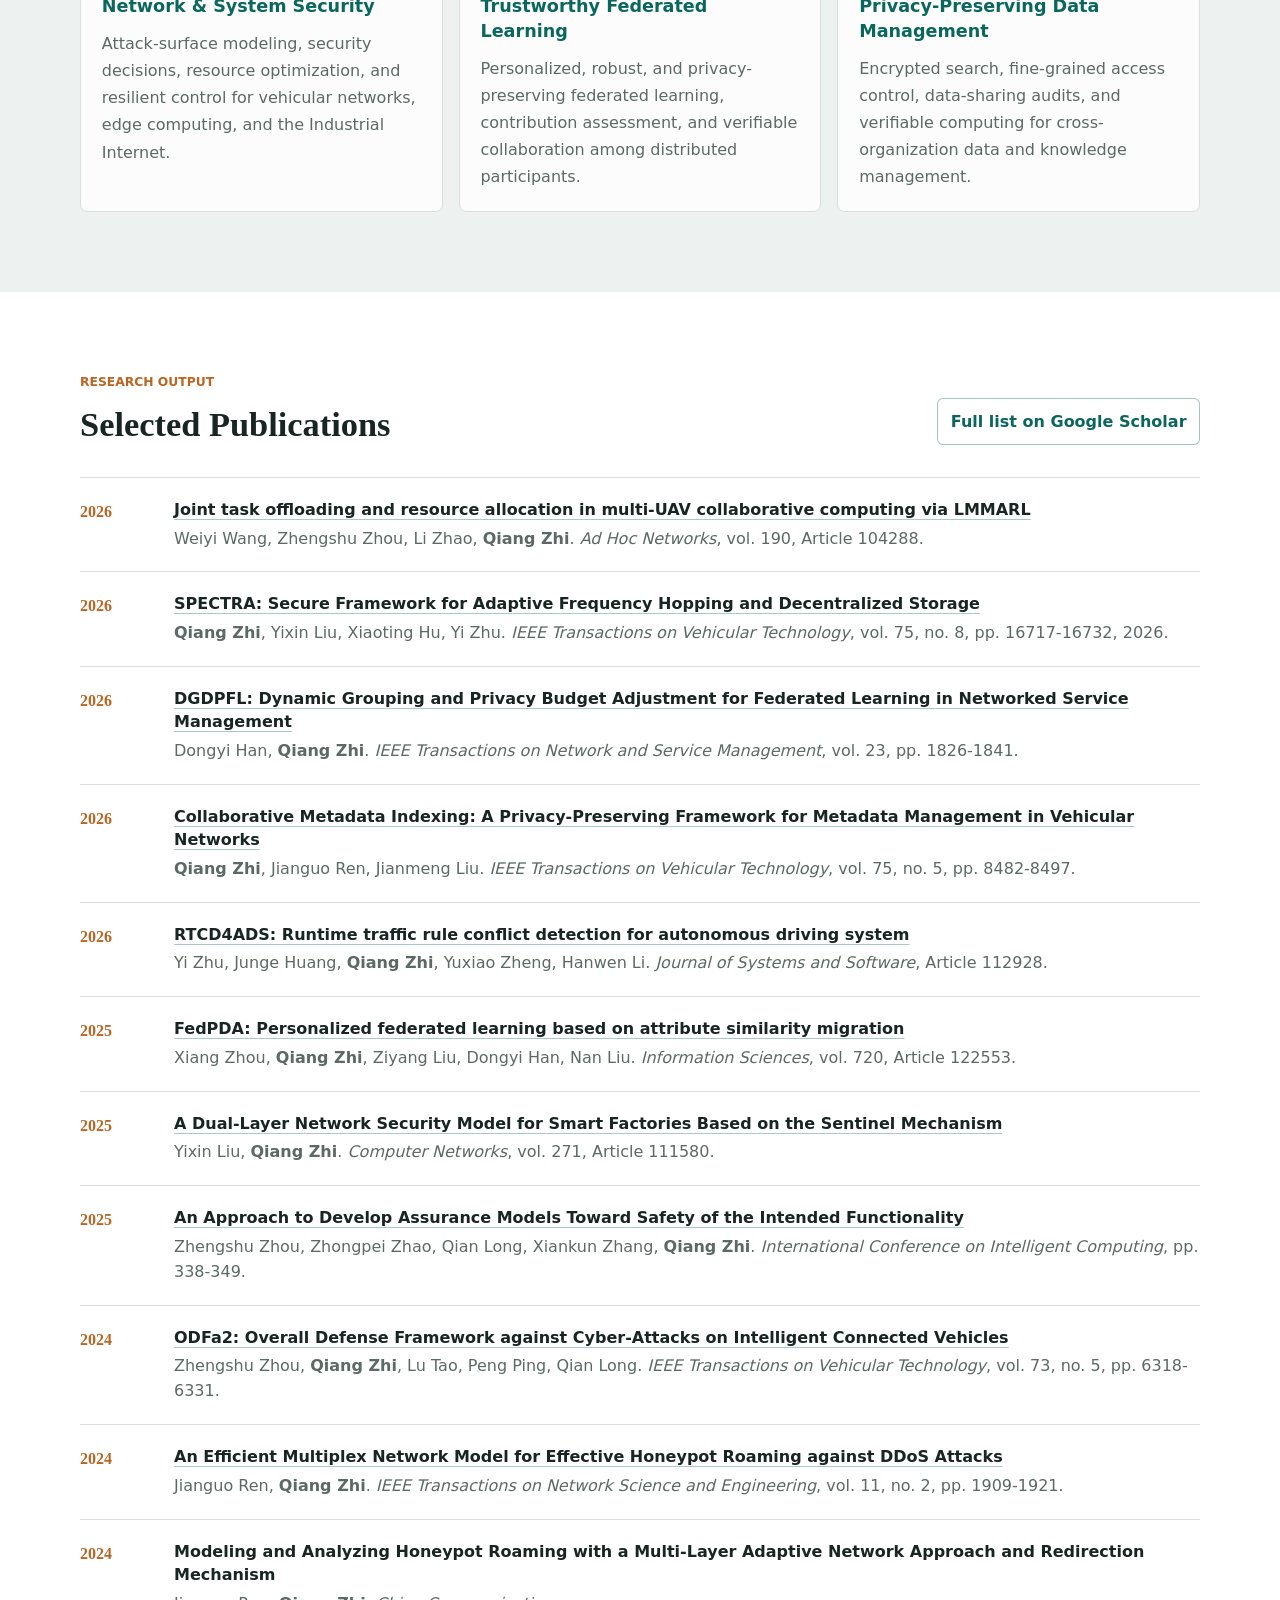
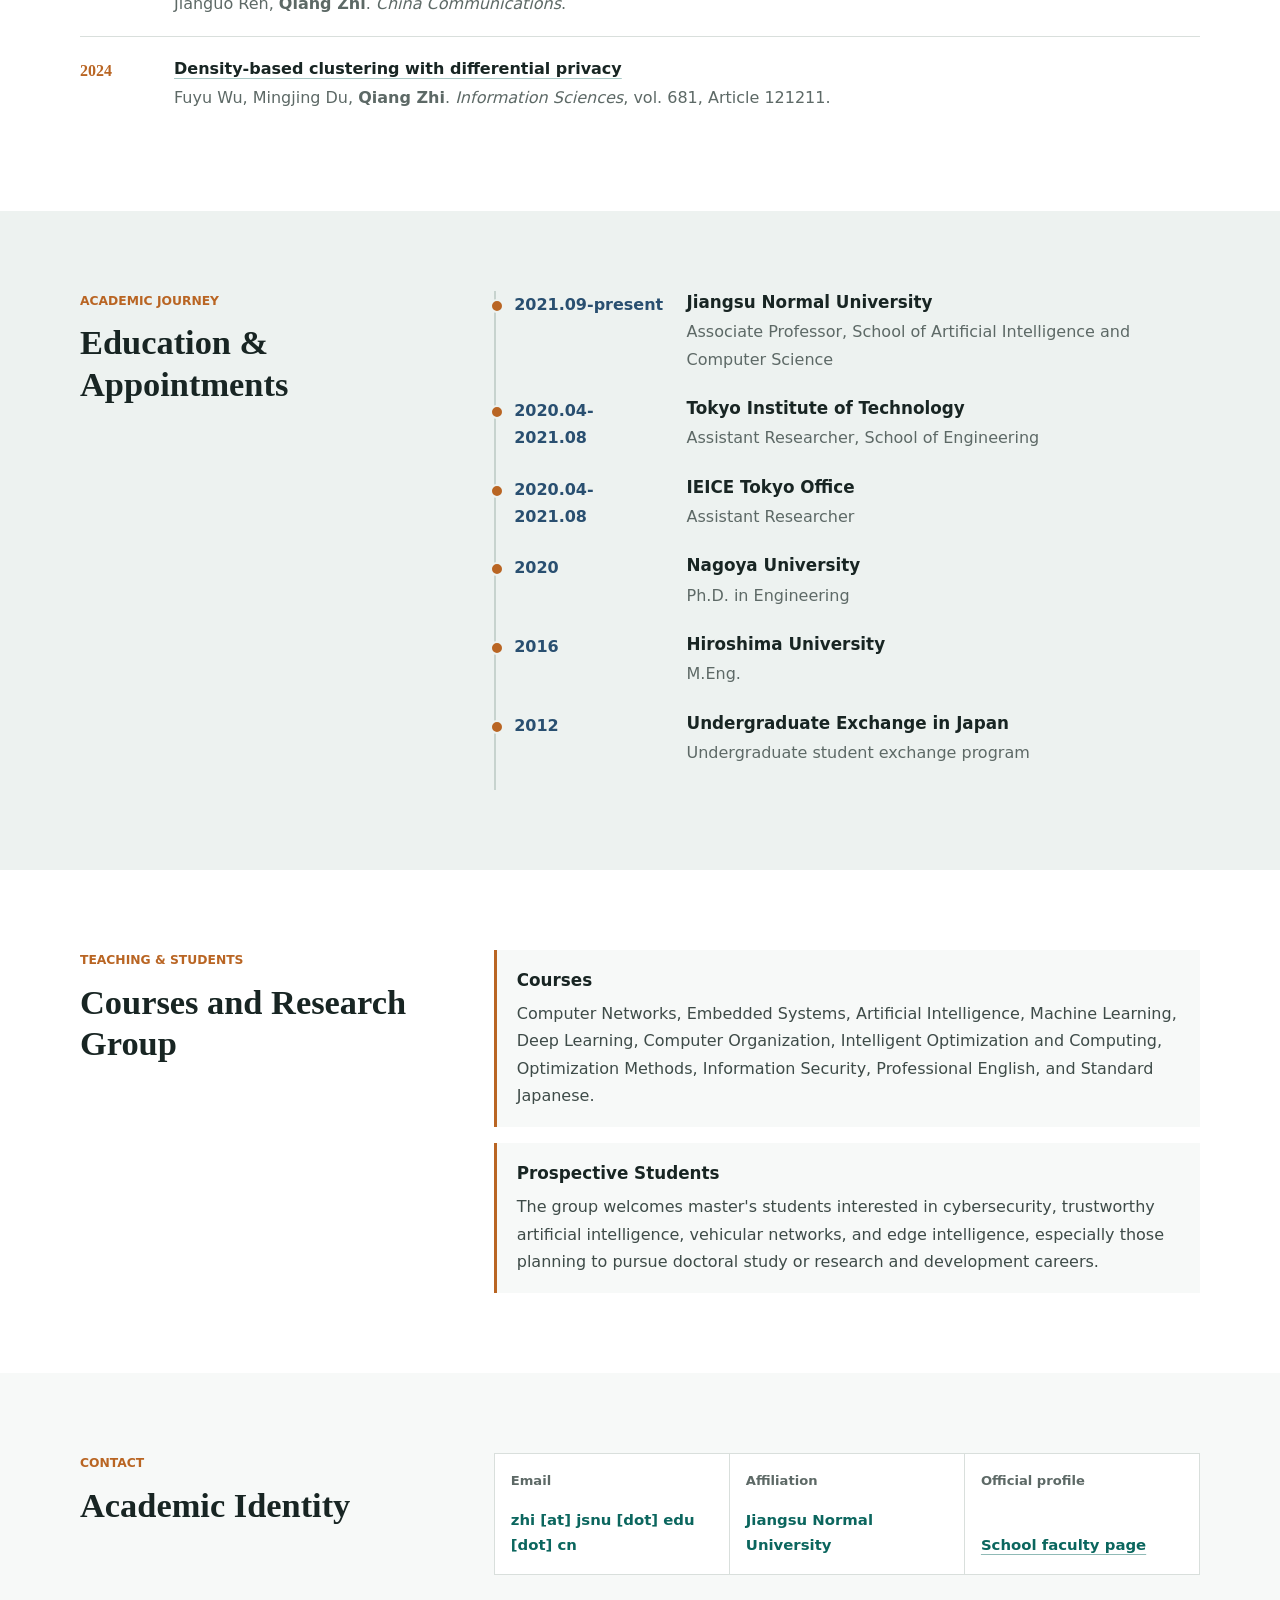
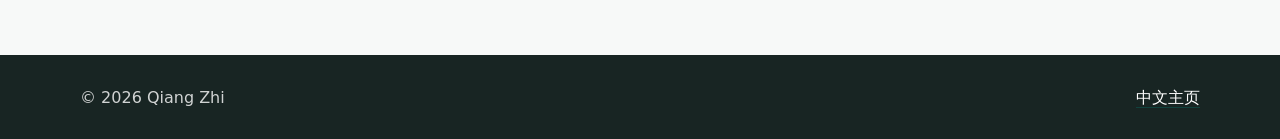
==== commit b7c6cf95: "Update index.html" ====
--- a/index.html
+++ b/index.html
@@ -172,7 +172,7 @@
         </div>
         <ol class="publication-list">
           <li><span class="pub-year">2026</span><div><a class="pub-title" href="https://doi.org/10.1016/j.adhoc.2026.104288" target="_blank" rel="noopener noreferrer">Joint task offloading and resource allocation in multi-UAV collaborative computing via LMMARL</a><p>Weiyi Wang, Zhengshu Zhou, Li Zhao, <strong>Qiang Zhi</strong>. <em>Ad Hoc Networks</em>, vol. 190, Article 104288.</p></div></li>
-          <li><span class="pub-year">2026</span><div><a class="pub-title" href="https://doi.org/10.1109/TVT.2026.3670472" target="_blank" rel="noopener noreferrer">SPECTRA: Secure Framework for Adaptive Frequency Hopping and Decentralized Storage</a><p><strong>Qiang Zhi</strong>, Yixin Liu, Xiaoting Hu, Yi Zhu. <em>IEEE Transactions on Vehicular Technology</em>, early access, pp. 1-15.</p></div></li>
+          <li><span class="pub-year">2026</span><div><a class="pub-title" href="https://doi.org/10.1109/TVT.2026.3670472" target="_blank" rel="noopener noreferrer">SPECTRA: Secure Framework for Adaptive Frequency Hopping and Decentralized Storage</a><p><strong>Qiang Zhi</strong>, Yixin Liu, Xiaoting Hu, Yi Zhu. <em>IEEE Transactions on Vehicular Technology</em>, vol. 75, no. 8, pp. 16717-16732, 2026.</p></div></li>
           <li><span class="pub-year">2026</span><div><a class="pub-title" href="https://doi.org/10.1109/TNSM.2025.3640713" target="_blank" rel="noopener noreferrer">DGDPFL: Dynamic Grouping and Privacy Budget Adjustment for Federated Learning in Networked Service Management</a><p>Dongyi Han, <strong>Qiang Zhi</strong>. <em>IEEE Transactions on Network and Service Management</em>, vol. 23, pp. 1826-1841.</p></div></li>
           <li><span class="pub-year">2026</span><div><a class="pub-title" href="https://doi.org/10.1109/TVT.2025.3628444" target="_blank" rel="noopener noreferrer">Collaborative Metadata Indexing: A Privacy-Preserving Framework for Metadata Management in Vehicular Networks</a><p><strong>Qiang Zhi</strong>, Jianguo Ren, Jianmeng Liu. <em>IEEE Transactions on Vehicular Technology</em>, vol. 75, no. 5, pp. 8482-8497.</p></div></li>
           <li><span class="pub-year">2026</span><div><a class="pub-title" href="https://doi.org/10.1016/j.jss.2026.112928" target="_blank" rel="noopener noreferrer">RTCD4ADS: Runtime traffic rule conflict detection for autonomous driving system</a><p>Yi Zhu, Junge Huang, <strong>Qiang Zhi</strong>, Yuxiao Zheng, Hanwen Li. <em>Journal of Systems and Software</em>, Article 112928.</p></div></li>
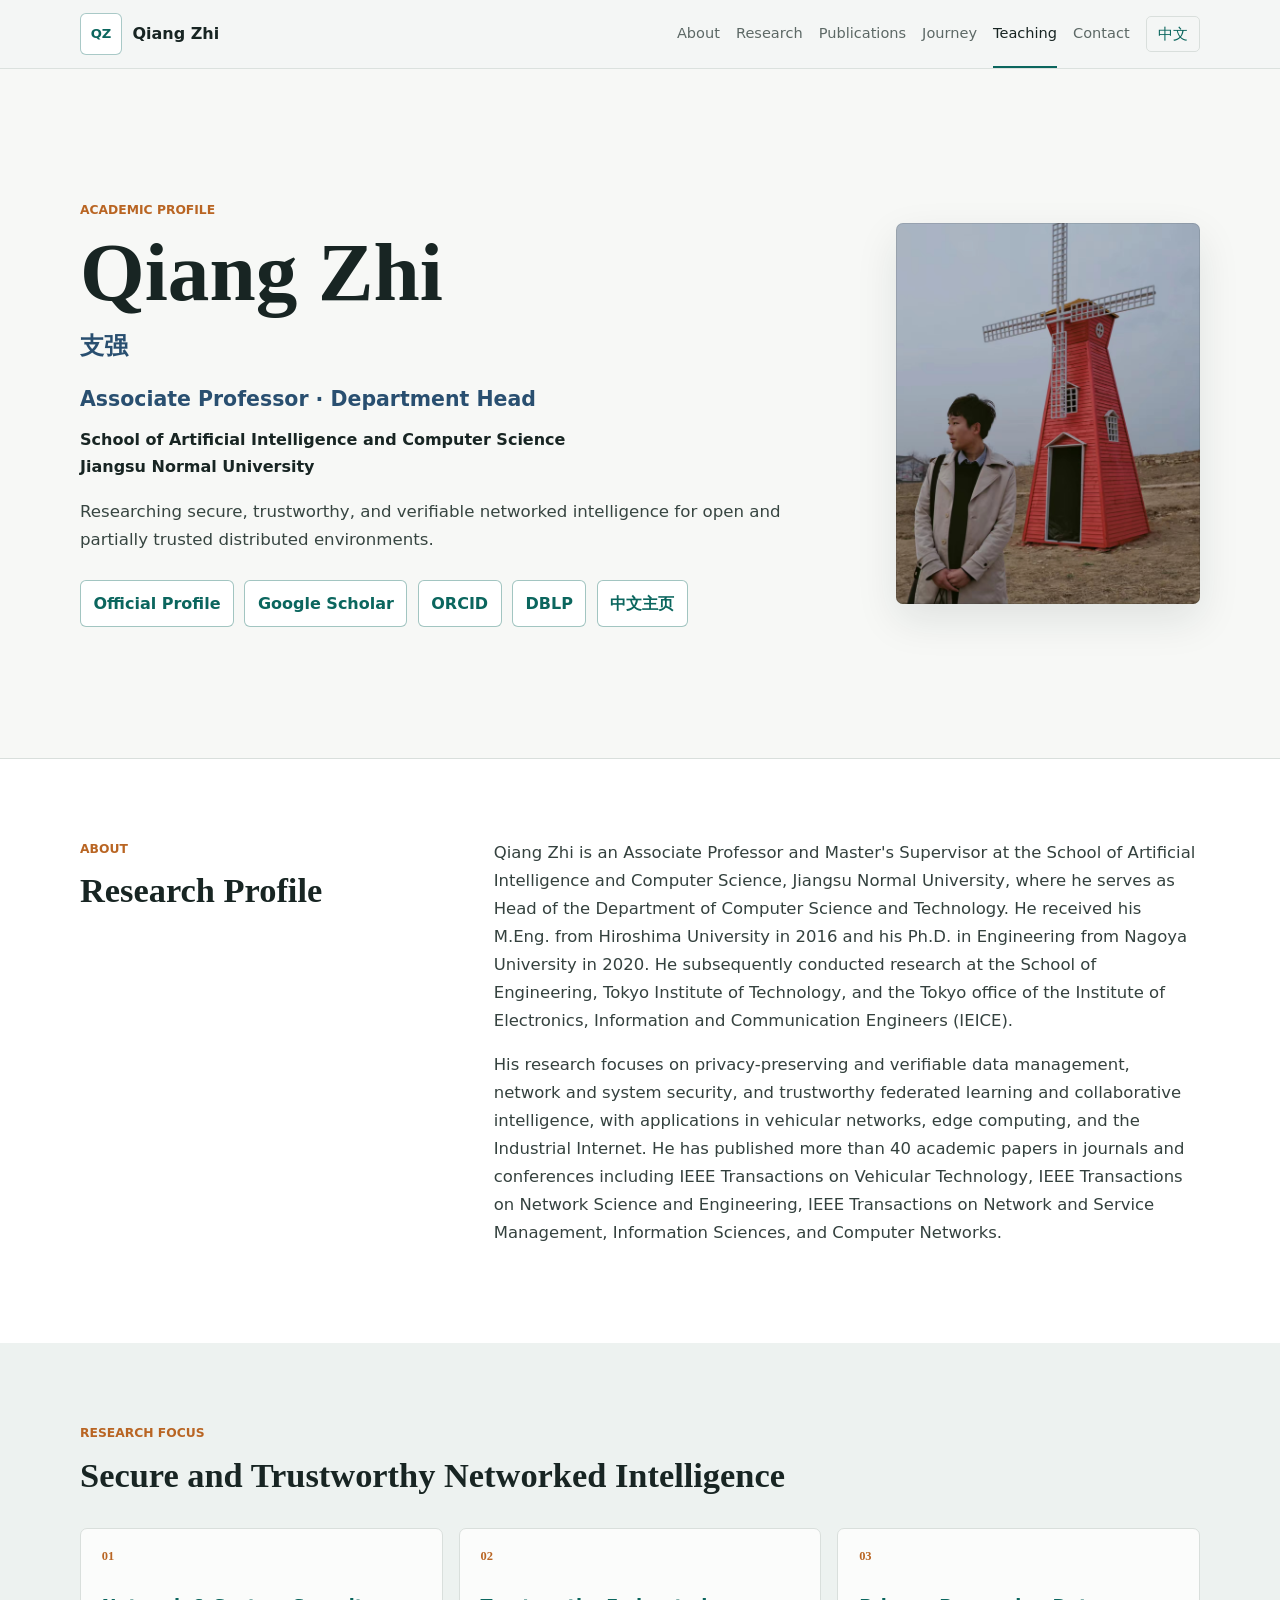
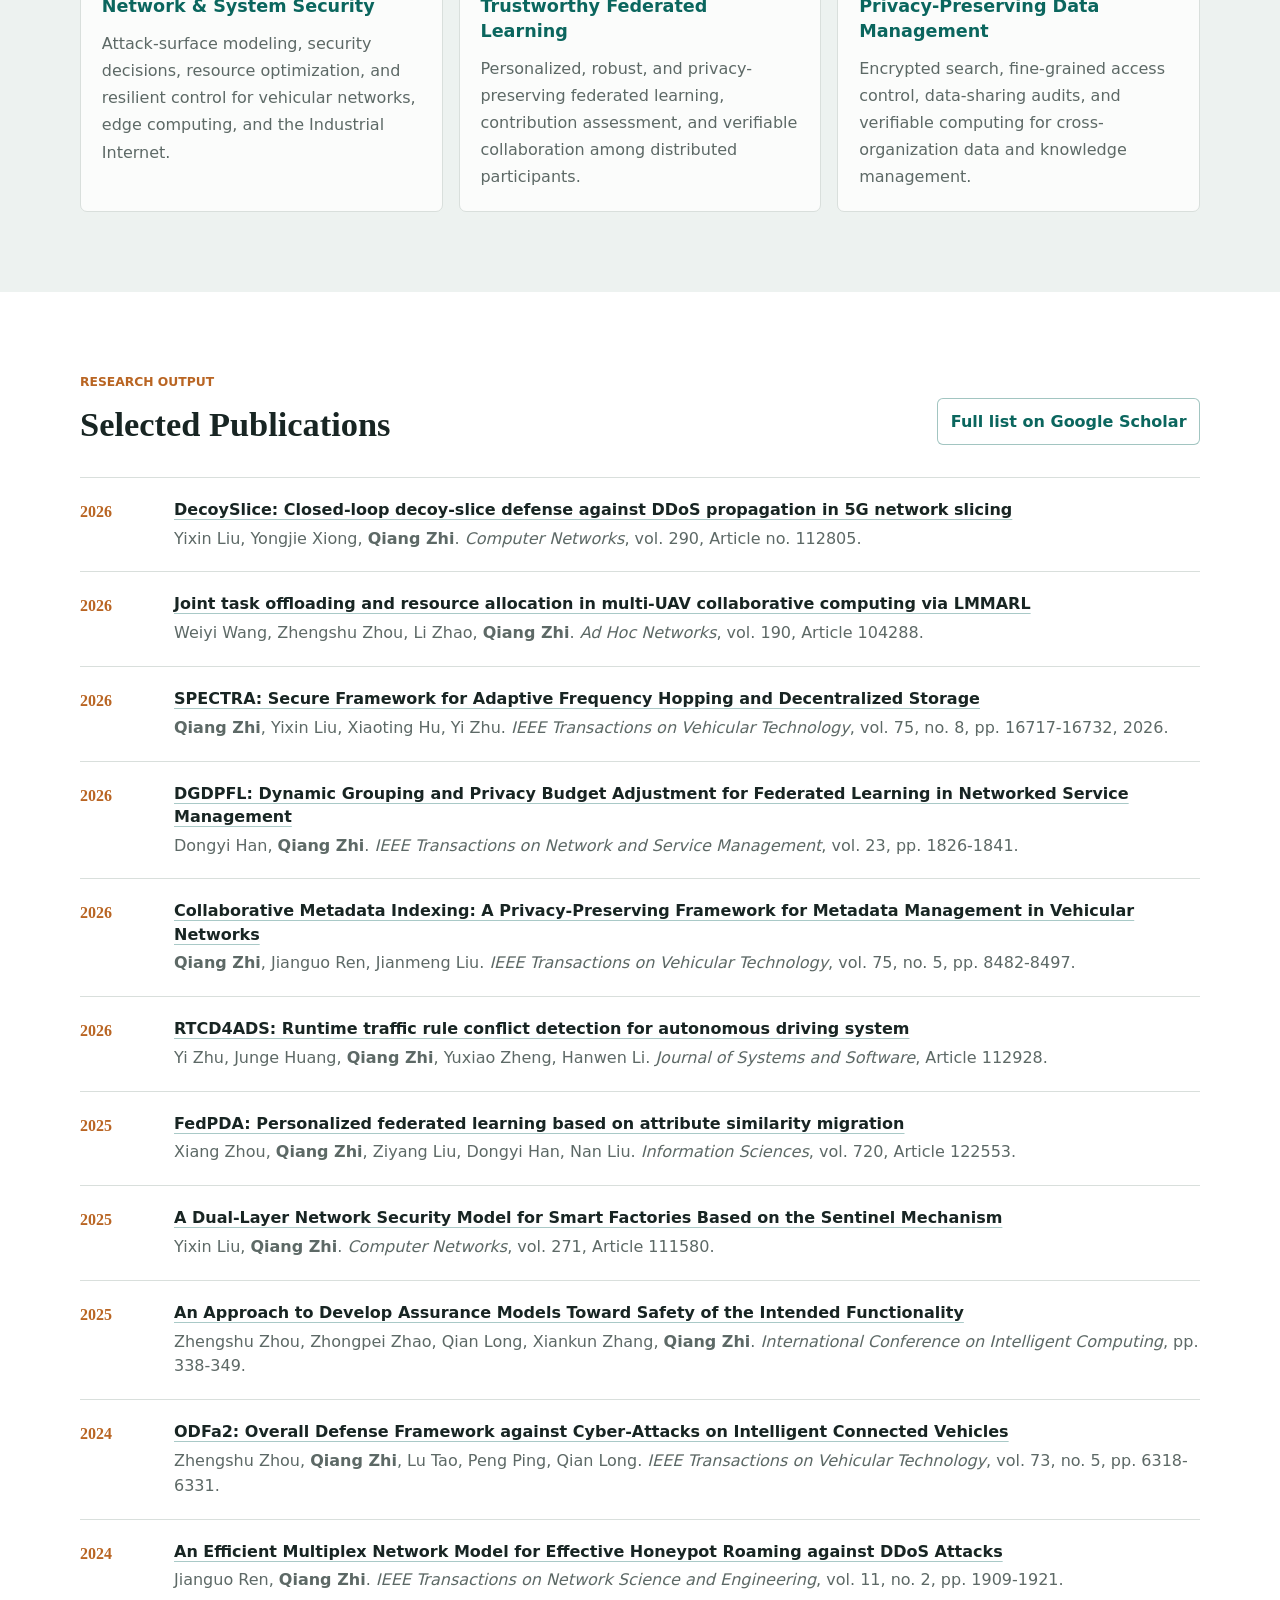
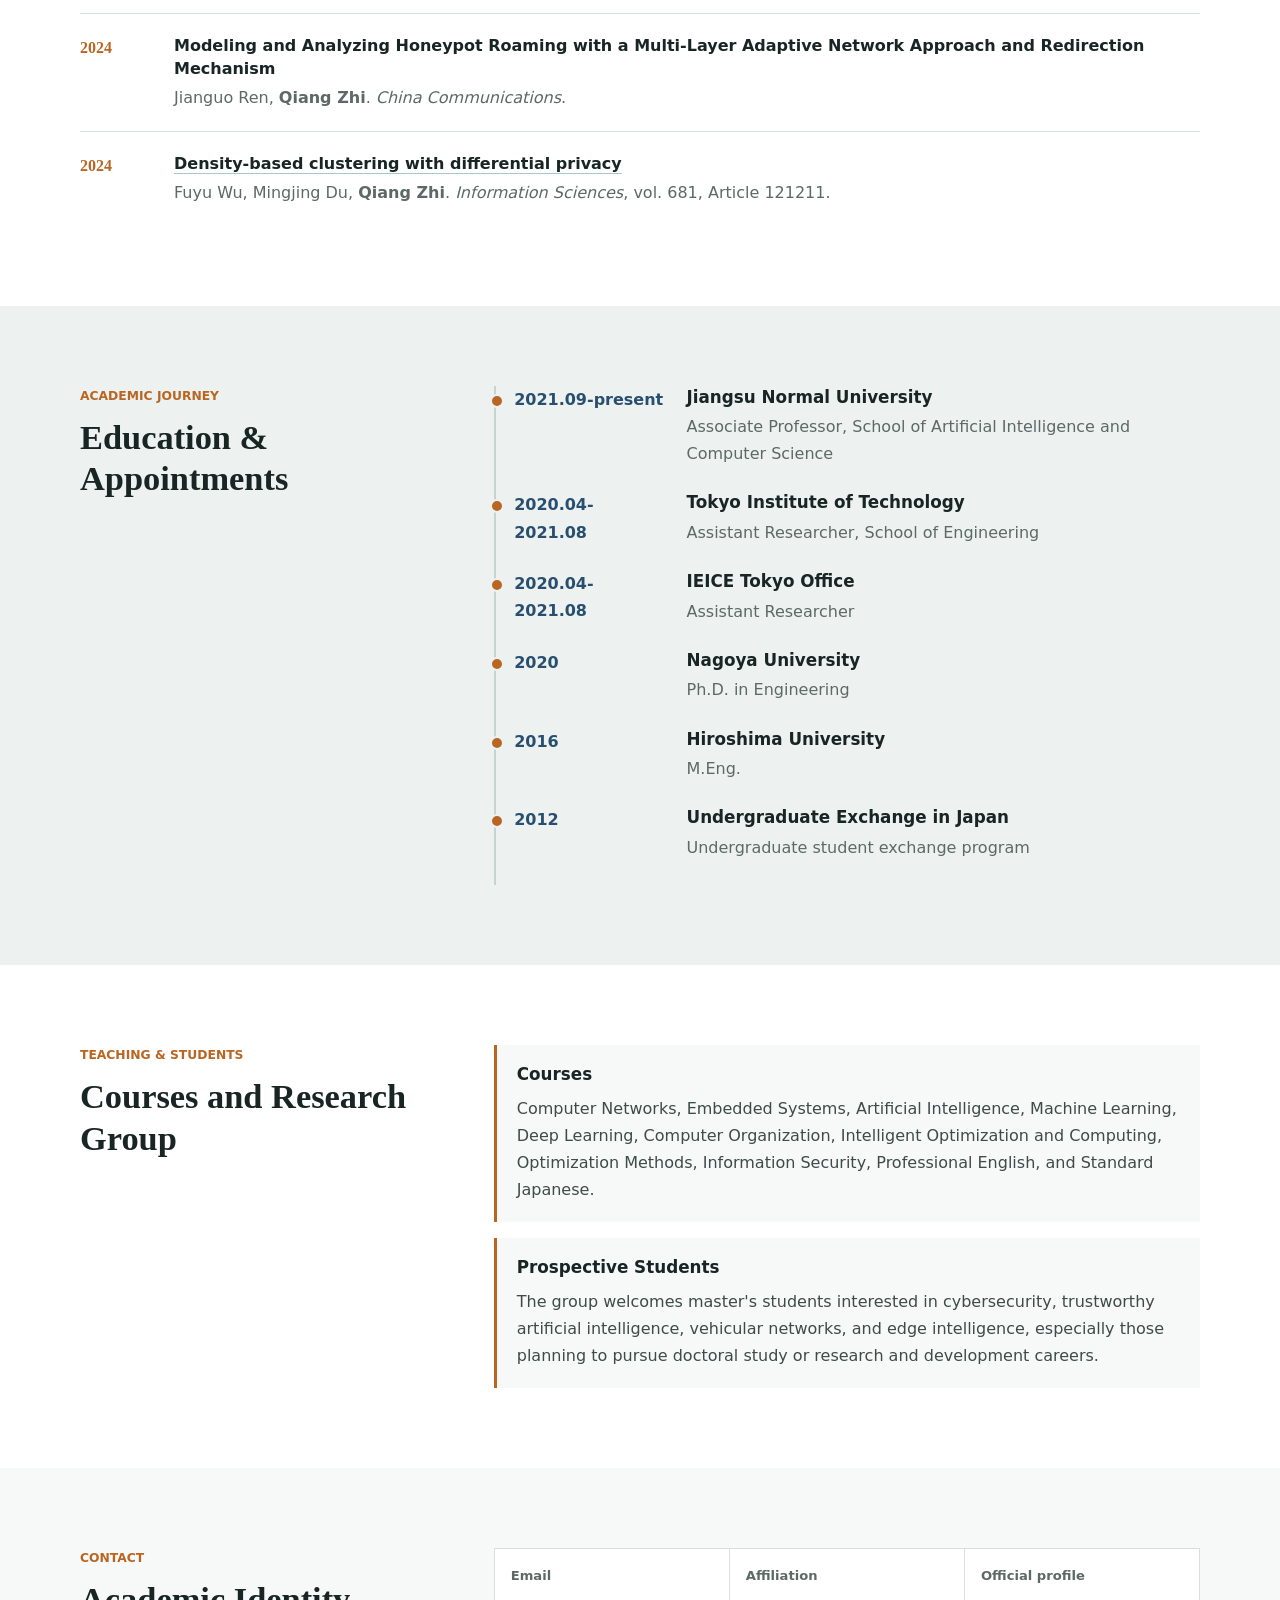
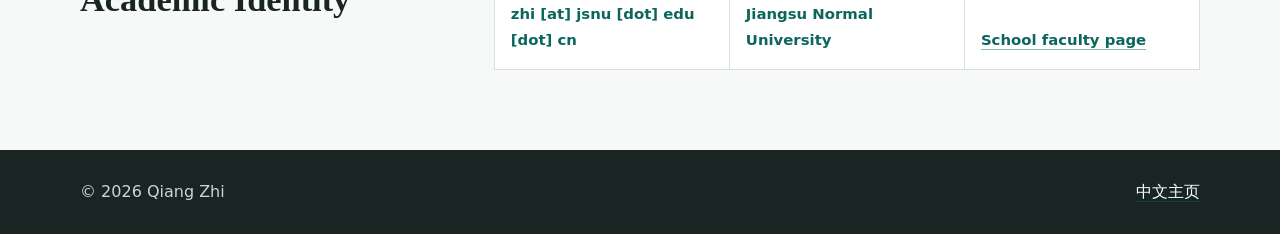
==== commit 26d4d88a: "英文版更新" ====
--- a/index.html
+++ b/index.html
@@ -171,6 +171,7 @@
           <a class="text-link" href="https://scholar.google.com/citations?user=D5ilHkMAAAAJ" target="_blank" rel="noopener noreferrer" referrerpolicy="no-referrer">Full list on Google Scholar</a>
         </div>
         <ol class="publication-list">
+          <li><span class="pub-year">2026</span><div><a class="pub-title" href="https://doi.org/10.1016/j.comnet.2026.112805" target="_blank" rel="noopener noreferrer">DecoySlice: Closed-loop decoy-slice defense against DDoS propagation in 5G network slicing</a><p>Yixin Liu, Yongjie Xiong, <strong>Qiang Zhi</strong>. <em>Computer Networks</em>,  vol. 290, Article no. 112805.</p></div></li>
           <li><span class="pub-year">2026</span><div><a class="pub-title" href="https://doi.org/10.1016/j.adhoc.2026.104288" target="_blank" rel="noopener noreferrer">Joint task offloading and resource allocation in multi-UAV collaborative computing via LMMARL</a><p>Weiyi Wang, Zhengshu Zhou, Li Zhao, <strong>Qiang Zhi</strong>. <em>Ad Hoc Networks</em>, vol. 190, Article 104288.</p></div></li>
           <li><span class="pub-year">2026</span><div><a class="pub-title" href="https://doi.org/10.1109/TVT.2026.3670472" target="_blank" rel="noopener noreferrer">SPECTRA: Secure Framework for Adaptive Frequency Hopping and Decentralized Storage</a><p><strong>Qiang Zhi</strong>, Yixin Liu, Xiaoting Hu, Yi Zhu. <em>IEEE Transactions on Vehicular Technology</em>, vol. 75, no. 8, pp. 16717-16732, 2026.</p></div></li>
           <li><span class="pub-year">2026</span><div><a class="pub-title" href="https://doi.org/10.1109/TNSM.2025.3640713" target="_blank" rel="noopener noreferrer">DGDPFL: Dynamic Grouping and Privacy Budget Adjustment for Federated Learning in Networked Service Management</a><p>Dongyi Han, <strong>Qiang Zhi</strong>. <em>IEEE Transactions on Network and Service Management</em>, vol. 23, pp. 1826-1841.</p></div></li>
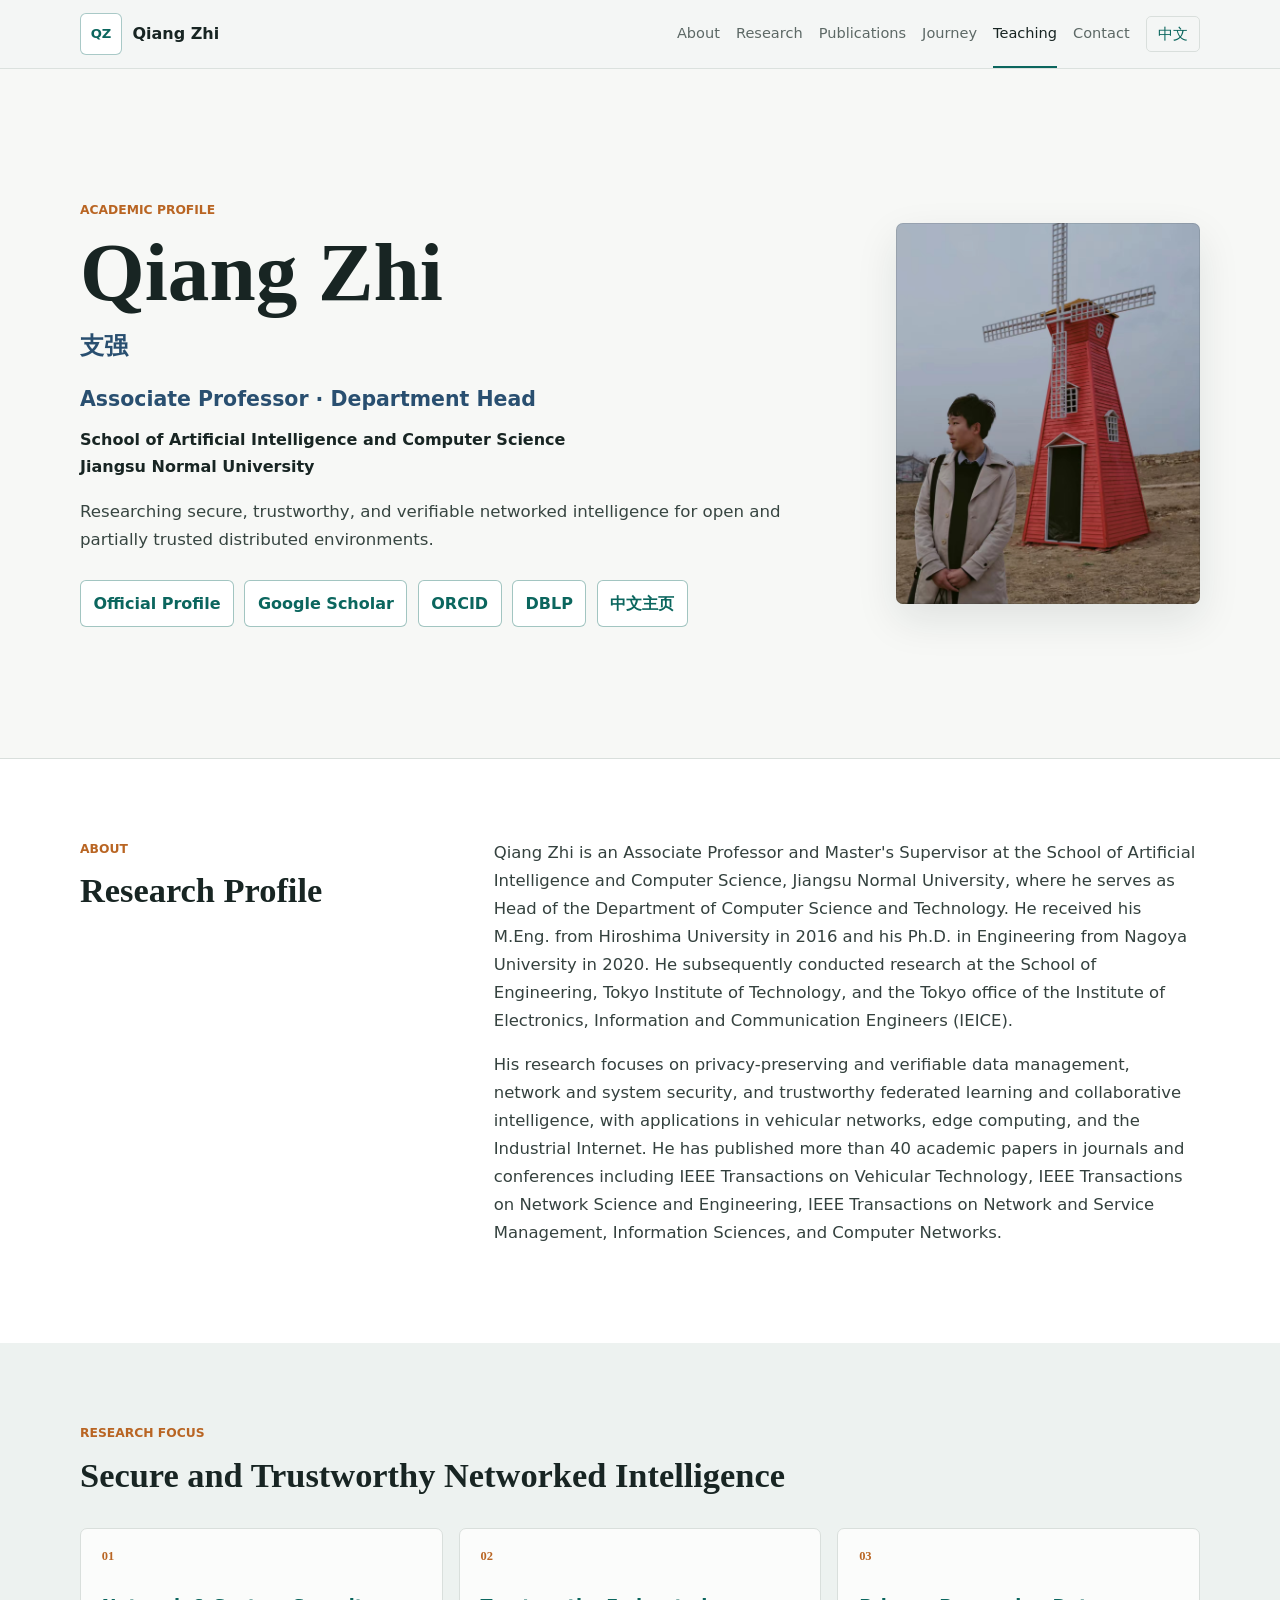
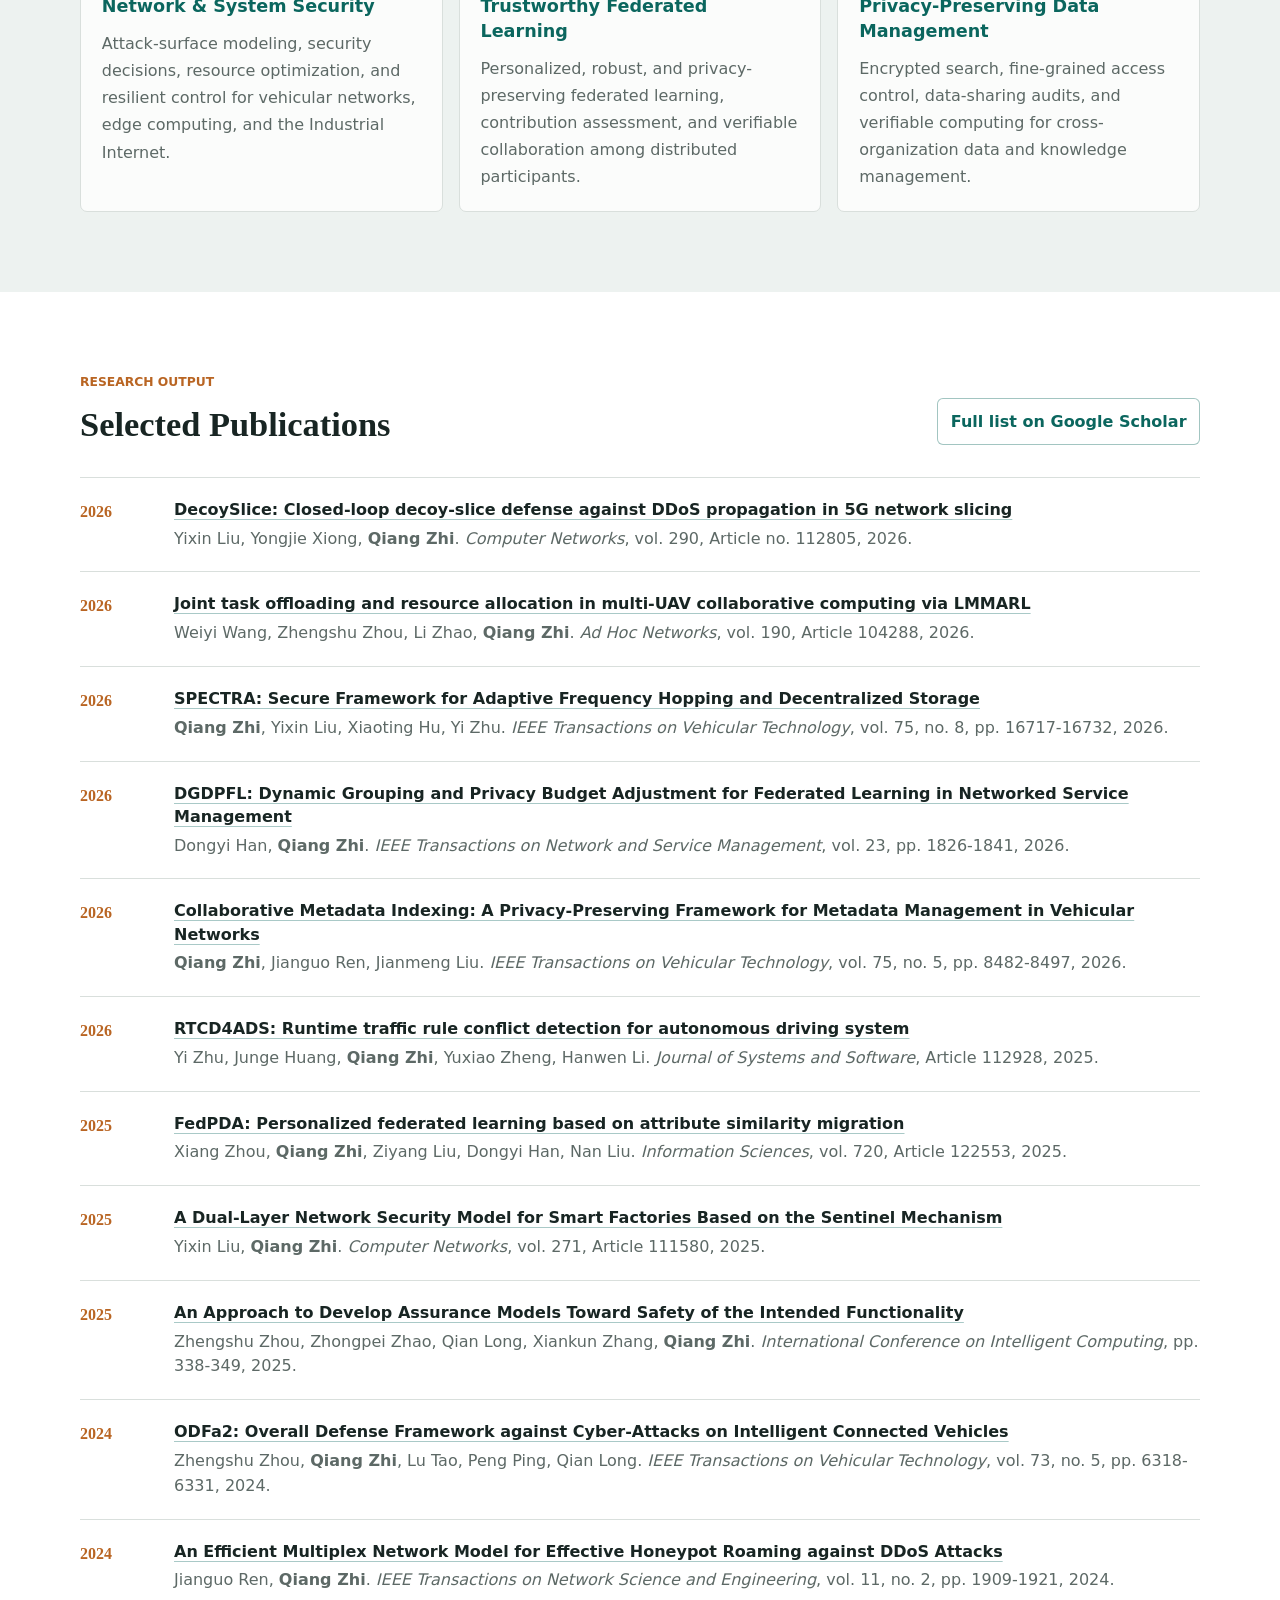
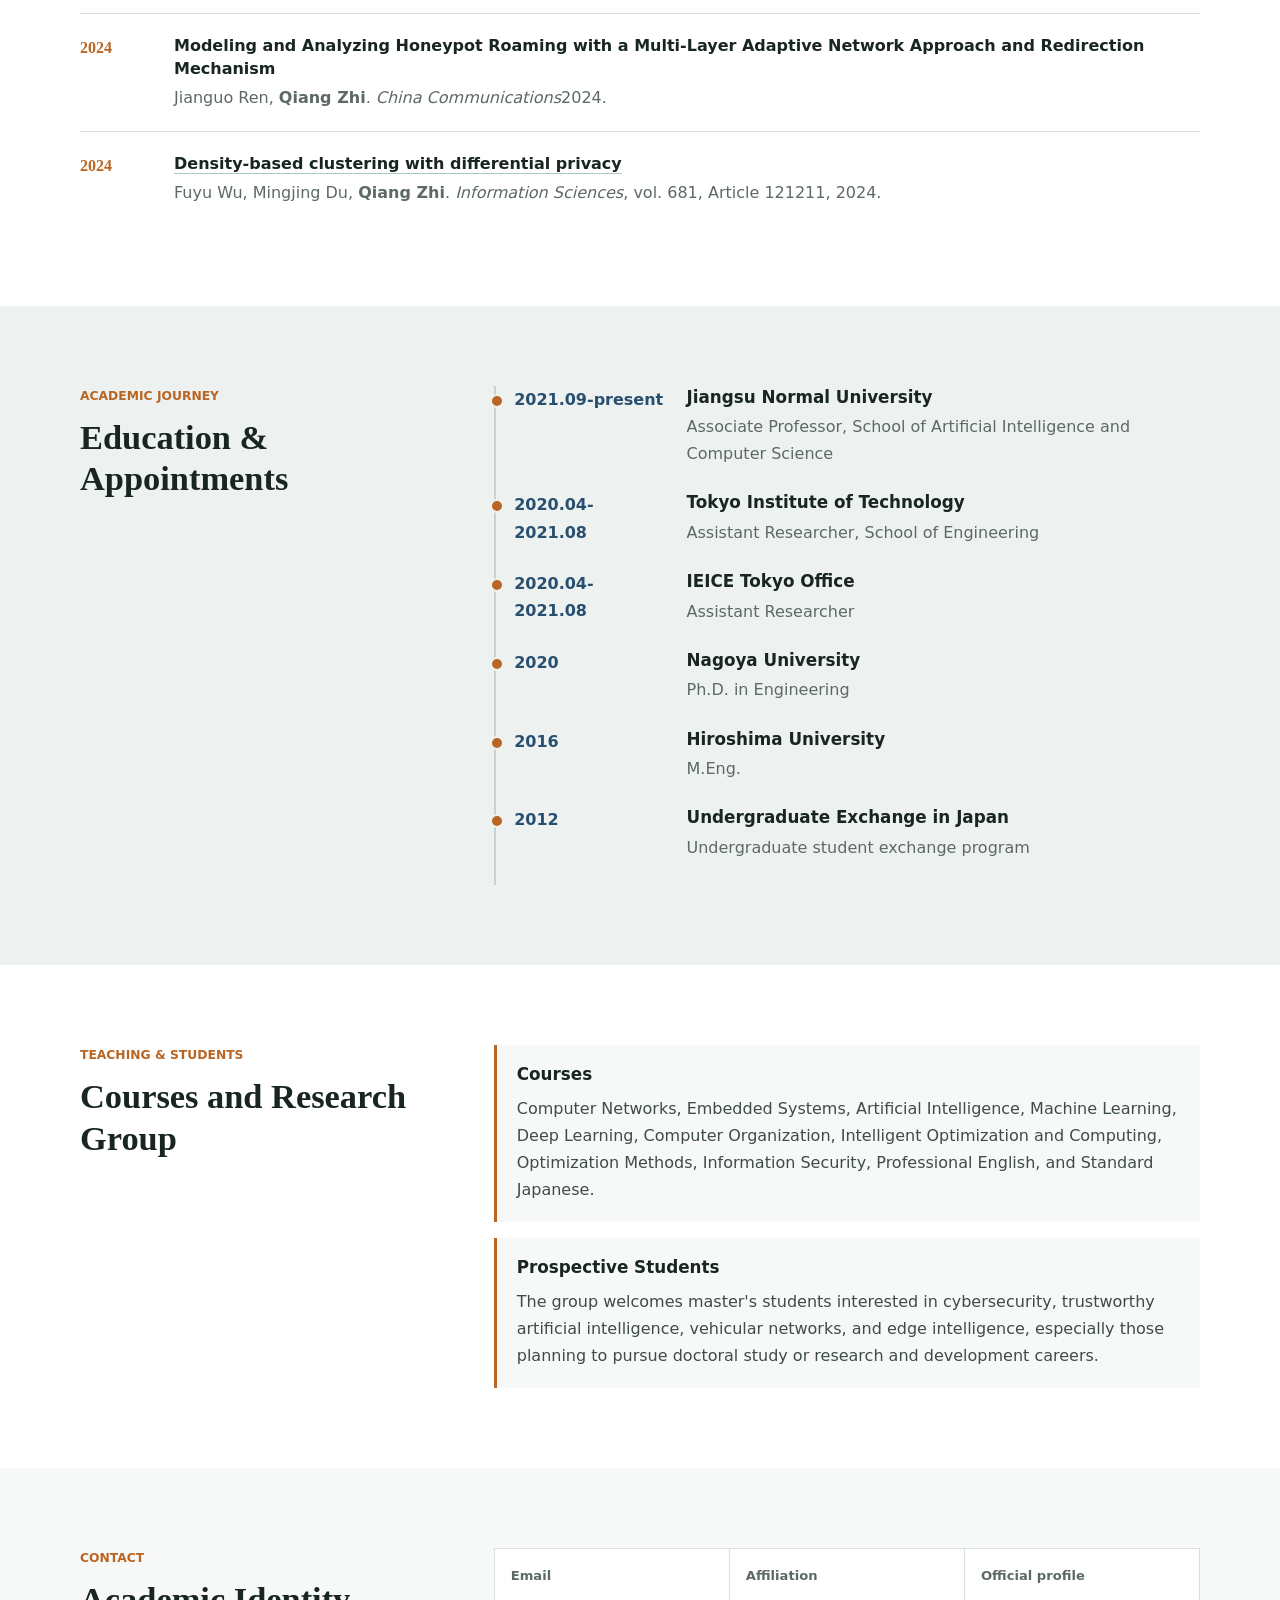
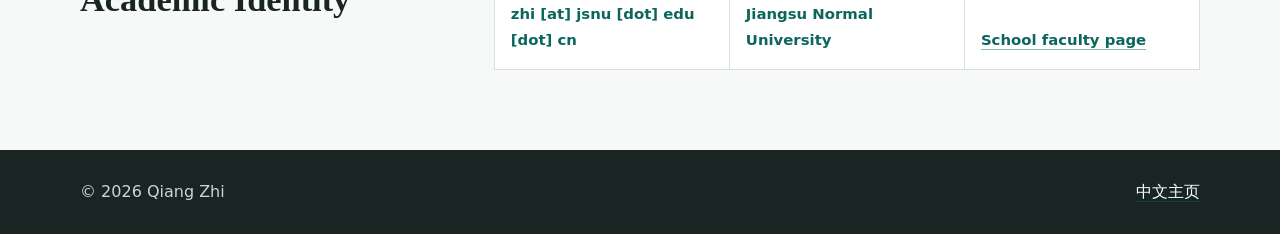
==== commit ecfea467: "英文版更新" ====
--- a/index.html
+++ b/index.html
@@ -171,19 +171,19 @@
           <a class="text-link" href="https://scholar.google.com/citations?user=D5ilHkMAAAAJ" target="_blank" rel="noopener noreferrer" referrerpolicy="no-referrer">Full list on Google Scholar</a>
         </div>
         <ol class="publication-list">
-          <li><span class="pub-year">2026</span><div><a class="pub-title" href="https://doi.org/10.1016/j.comnet.2026.112805" target="_blank" rel="noopener noreferrer">DecoySlice: Closed-loop decoy-slice defense against DDoS propagation in 5G network slicing</a><p>Yixin Liu, Yongjie Xiong, <strong>Qiang Zhi</strong>. <em>Computer Networks</em>,  vol. 290, Article no. 112805.</p></div></li>
-          <li><span class="pub-year">2026</span><div><a class="pub-title" href="https://doi.org/10.1016/j.adhoc.2026.104288" target="_blank" rel="noopener noreferrer">Joint task offloading and resource allocation in multi-UAV collaborative computing via LMMARL</a><p>Weiyi Wang, Zhengshu Zhou, Li Zhao, <strong>Qiang Zhi</strong>. <em>Ad Hoc Networks</em>, vol. 190, Article 104288.</p></div></li>
+          <li><span class="pub-year">2026</span><div><a class="pub-title" href="https://doi.org/10.1016/j.comnet.2026.112805" target="_blank" rel="noopener noreferrer">DecoySlice: Closed-loop decoy-slice defense against DDoS propagation in 5G network slicing</a><p>Yixin Liu, Yongjie Xiong, <strong>Qiang Zhi</strong>. <em>Computer Networks</em>,  vol. 290, Article no. 112805, 2026.</p></div></li>
+          <li><span class="pub-year">2026</span><div><a class="pub-title" href="https://doi.org/10.1016/j.adhoc.2026.104288" target="_blank" rel="noopener noreferrer">Joint task offloading and resource allocation in multi-UAV collaborative computing via LMMARL</a><p>Weiyi Wang, Zhengshu Zhou, Li Zhao, <strong>Qiang Zhi</strong>. <em>Ad Hoc Networks</em>, vol. 190, Article 104288, 2026.</p></div></li>
           <li><span class="pub-year">2026</span><div><a class="pub-title" href="https://doi.org/10.1109/TVT.2026.3670472" target="_blank" rel="noopener noreferrer">SPECTRA: Secure Framework for Adaptive Frequency Hopping and Decentralized Storage</a><p><strong>Qiang Zhi</strong>, Yixin Liu, Xiaoting Hu, Yi Zhu. <em>IEEE Transactions on Vehicular Technology</em>, vol. 75, no. 8, pp. 16717-16732, 2026.</p></div></li>
-          <li><span class="pub-year">2026</span><div><a class="pub-title" href="https://doi.org/10.1109/TNSM.2025.3640713" target="_blank" rel="noopener noreferrer">DGDPFL: Dynamic Grouping and Privacy Budget Adjustment for Federated Learning in Networked Service Management</a><p>Dongyi Han, <strong>Qiang Zhi</strong>. <em>IEEE Transactions on Network and Service Management</em>, vol. 23, pp. 1826-1841.</p></div></li>
-          <li><span class="pub-year">2026</span><div><a class="pub-title" href="https://doi.org/10.1109/TVT.2025.3628444" target="_blank" rel="noopener noreferrer">Collaborative Metadata Indexing: A Privacy-Preserving Framework for Metadata Management in Vehicular Networks</a><p><strong>Qiang Zhi</strong>, Jianguo Ren, Jianmeng Liu. <em>IEEE Transactions on Vehicular Technology</em>, vol. 75, no. 5, pp. 8482-8497.</p></div></li>
-          <li><span class="pub-year">2026</span><div><a class="pub-title" href="https://doi.org/10.1016/j.jss.2026.112928" target="_blank" rel="noopener noreferrer">RTCD4ADS: Runtime traffic rule conflict detection for autonomous driving system</a><p>Yi Zhu, Junge Huang, <strong>Qiang Zhi</strong>, Yuxiao Zheng, Hanwen Li. <em>Journal of Systems and Software</em>, Article 112928.</p></div></li>
-          <li><span class="pub-year">2025</span><div><a class="pub-title" href="https://doi.org/10.1016/j.ins.2025.122553" target="_blank" rel="noopener noreferrer">FedPDA: Personalized federated learning based on attribute similarity migration</a><p>Xiang Zhou, <strong>Qiang Zhi</strong>, Ziyang Liu, Dongyi Han, Nan Liu. <em>Information Sciences</em>, vol. 720, Article 122553.</p></div></li>
-          <li><span class="pub-year">2025</span><div><a class="pub-title" href="https://doi.org/10.1016/j.comnet.2025.111580" target="_blank" rel="noopener noreferrer">A Dual-Layer Network Security Model for Smart Factories Based on the Sentinel Mechanism</a><p>Yixin Liu, <strong>Qiang Zhi</strong>. <em>Computer Networks</em>, vol. 271, Article 111580.</p></div></li>
-          <li><span class="pub-year">2025</span><div><a class="pub-title" href="https://doi.org/10.1007/978-981-96-9955-1_28" target="_blank" rel="noopener noreferrer">An Approach to Develop Assurance Models Toward Safety of the Intended Functionality</a><p>Zhengshu Zhou, Zhongpei Zhao, Qian Long, Xiankun Zhang, <strong>Qiang Zhi</strong>. <em>International Conference on Intelligent Computing</em>, pp. 338-349.</p></div></li>
-          <li><span class="pub-year">2024</span><div><a class="pub-title" href="https://doi.org/10.1109/TVT.2023.3345156" target="_blank" rel="noopener noreferrer">ODFa2: Overall Defense Framework against Cyber-Attacks on Intelligent Connected Vehicles</a><p>Zhengshu Zhou, <strong>Qiang Zhi</strong>, Lu Tao, Peng Ping, Qian Long. <em>IEEE Transactions on Vehicular Technology</em>, vol. 73, no. 5, pp. 6318-6331.</p></div></li>
-          <li><span class="pub-year">2024</span><div><a class="pub-title" href="https://doi.org/10.1109/TNSE.2023.3333230" target="_blank" rel="noopener noreferrer">An Efficient Multiplex Network Model for Effective Honeypot Roaming against DDoS Attacks</a><p>Jianguo Ren, <strong>Qiang Zhi</strong>. <em>IEEE Transactions on Network Science and Engineering</em>, vol. 11, no. 2, pp. 1909-1921.</p></div></li>
-          <li><span class="pub-year">2024</span><div><span class="pub-title">Modeling and Analyzing Honeypot Roaming with a Multi-Layer Adaptive Network Approach and Redirection Mechanism</span><p>Jianguo Ren, <strong>Qiang Zhi</strong>. <em>China Communications</em>.</p></div></li>
-          <li><span class="pub-year">2024</span><div><a class="pub-title" href="https://doi.org/10.1016/j.ins.2024.121211" target="_blank" rel="noopener noreferrer">Density-based clustering with differential privacy</a><p>Fuyu Wu, Mingjing Du, <strong>Qiang Zhi</strong>. <em>Information Sciences</em>, vol. 681, Article 121211.</p></div></li>
+          <li><span class="pub-year">2026</span><div><a class="pub-title" href="https://doi.org/10.1109/TNSM.2025.3640713" target="_blank" rel="noopener noreferrer">DGDPFL: Dynamic Grouping and Privacy Budget Adjustment for Federated Learning in Networked Service Management</a><p>Dongyi Han, <strong>Qiang Zhi</strong>. <em>IEEE Transactions on Network and Service Management</em>, vol. 23, pp. 1826-1841, 2026.</p></div></li>
+          <li><span class="pub-year">2026</span><div><a class="pub-title" href="https://doi.org/10.1109/TVT.2025.3628444" target="_blank" rel="noopener noreferrer">Collaborative Metadata Indexing: A Privacy-Preserving Framework for Metadata Management in Vehicular Networks</a><p><strong>Qiang Zhi</strong>, Jianguo Ren, Jianmeng Liu. <em>IEEE Transactions on Vehicular Technology</em>, vol. 75, no. 5, pp. 8482-8497, 2026.</p></div></li>
+          <li><span class="pub-year">2026</span><div><a class="pub-title" href="https://doi.org/10.1016/j.jss.2026.112928" target="_blank" rel="noopener noreferrer">RTCD4ADS: Runtime traffic rule conflict detection for autonomous driving system</a><p>Yi Zhu, Junge Huang, <strong>Qiang Zhi</strong>, Yuxiao Zheng, Hanwen Li. <em>Journal of Systems and Software</em>, Article 112928, 2025.</p></div></li>
+          <li><span class="pub-year">2025</span><div><a class="pub-title" href="https://doi.org/10.1016/j.ins.2025.122553" target="_blank" rel="noopener noreferrer">FedPDA: Personalized federated learning based on attribute similarity migration</a><p>Xiang Zhou, <strong>Qiang Zhi</strong>, Ziyang Liu, Dongyi Han, Nan Liu. <em>Information Sciences</em>, vol. 720, Article 122553, 2025.</p></div></li>
+          <li><span class="pub-year">2025</span><div><a class="pub-title" href="https://doi.org/10.1016/j.comnet.2025.111580" target="_blank" rel="noopener noreferrer">A Dual-Layer Network Security Model for Smart Factories Based on the Sentinel Mechanism</a><p>Yixin Liu, <strong>Qiang Zhi</strong>. <em>Computer Networks</em>, vol. 271, Article 111580, 2025.</p></div></li>
+          <li><span class="pub-year">2025</span><div><a class="pub-title" href="https://doi.org/10.1007/978-981-96-9955-1_28" target="_blank" rel="noopener noreferrer">An Approach to Develop Assurance Models Toward Safety of the Intended Functionality</a><p>Zhengshu Zhou, Zhongpei Zhao, Qian Long, Xiankun Zhang, <strong>Qiang Zhi</strong>. <em>International Conference on Intelligent Computing</em>, pp. 338-349, 2025.</p></div></li>
+          <li><span class="pub-year">2024</span><div><a class="pub-title" href="https://doi.org/10.1109/TVT.2023.3345156" target="_blank" rel="noopener noreferrer">ODFa2: Overall Defense Framework against Cyber-Attacks on Intelligent Connected Vehicles</a><p>Zhengshu Zhou, <strong>Qiang Zhi</strong>, Lu Tao, Peng Ping, Qian Long. <em>IEEE Transactions on Vehicular Technology</em>, vol. 73, no. 5, pp. 6318-6331, 2024.</p></div></li>
+          <li><span class="pub-year">2024</span><div><a class="pub-title" href="https://doi.org/10.1109/TNSE.2023.3333230" target="_blank" rel="noopener noreferrer">An Efficient Multiplex Network Model for Effective Honeypot Roaming against DDoS Attacks</a><p>Jianguo Ren, <strong>Qiang Zhi</strong>. <em>IEEE Transactions on Network Science and Engineering</em>, vol. 11, no. 2, pp. 1909-1921, 2024.</p></div></li>
+          <li><span class="pub-year">2024</span><div><span class="pub-title">Modeling and Analyzing Honeypot Roaming with a Multi-Layer Adaptive Network Approach and Redirection Mechanism</span><p>Jianguo Ren, <strong>Qiang Zhi</strong>. <em>China Communications</em>2024.</p></div></li>
+          <li><span class="pub-year">2024</span><div><a class="pub-title" href="https://doi.org/10.1016/j.ins.2024.121211" target="_blank" rel="noopener noreferrer">Density-based clustering with differential privacy</a><p>Fuyu Wu, Mingjing Du, <strong>Qiang Zhi</strong>. <em>Information Sciences</em>, vol. 681, Article 121211, 2024.</p></div></li>
         </ol>
       </div>
     </section>
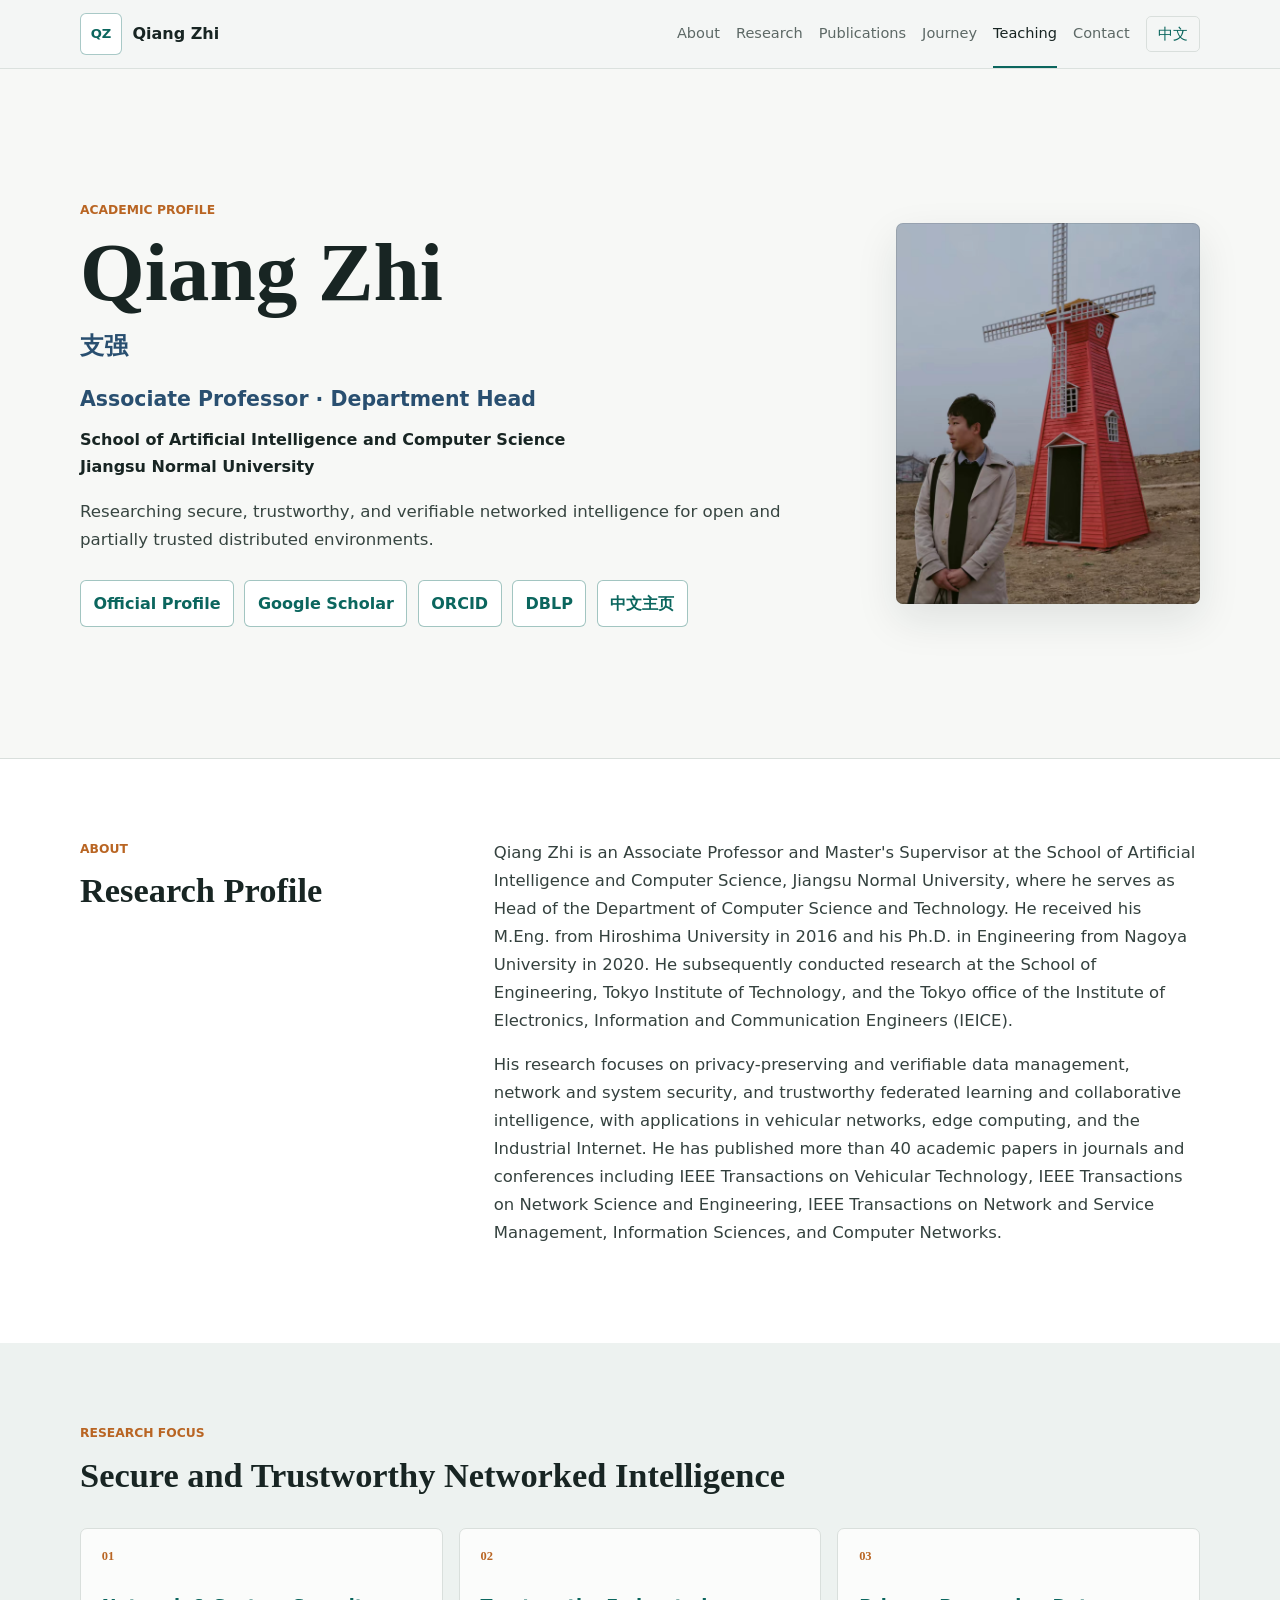
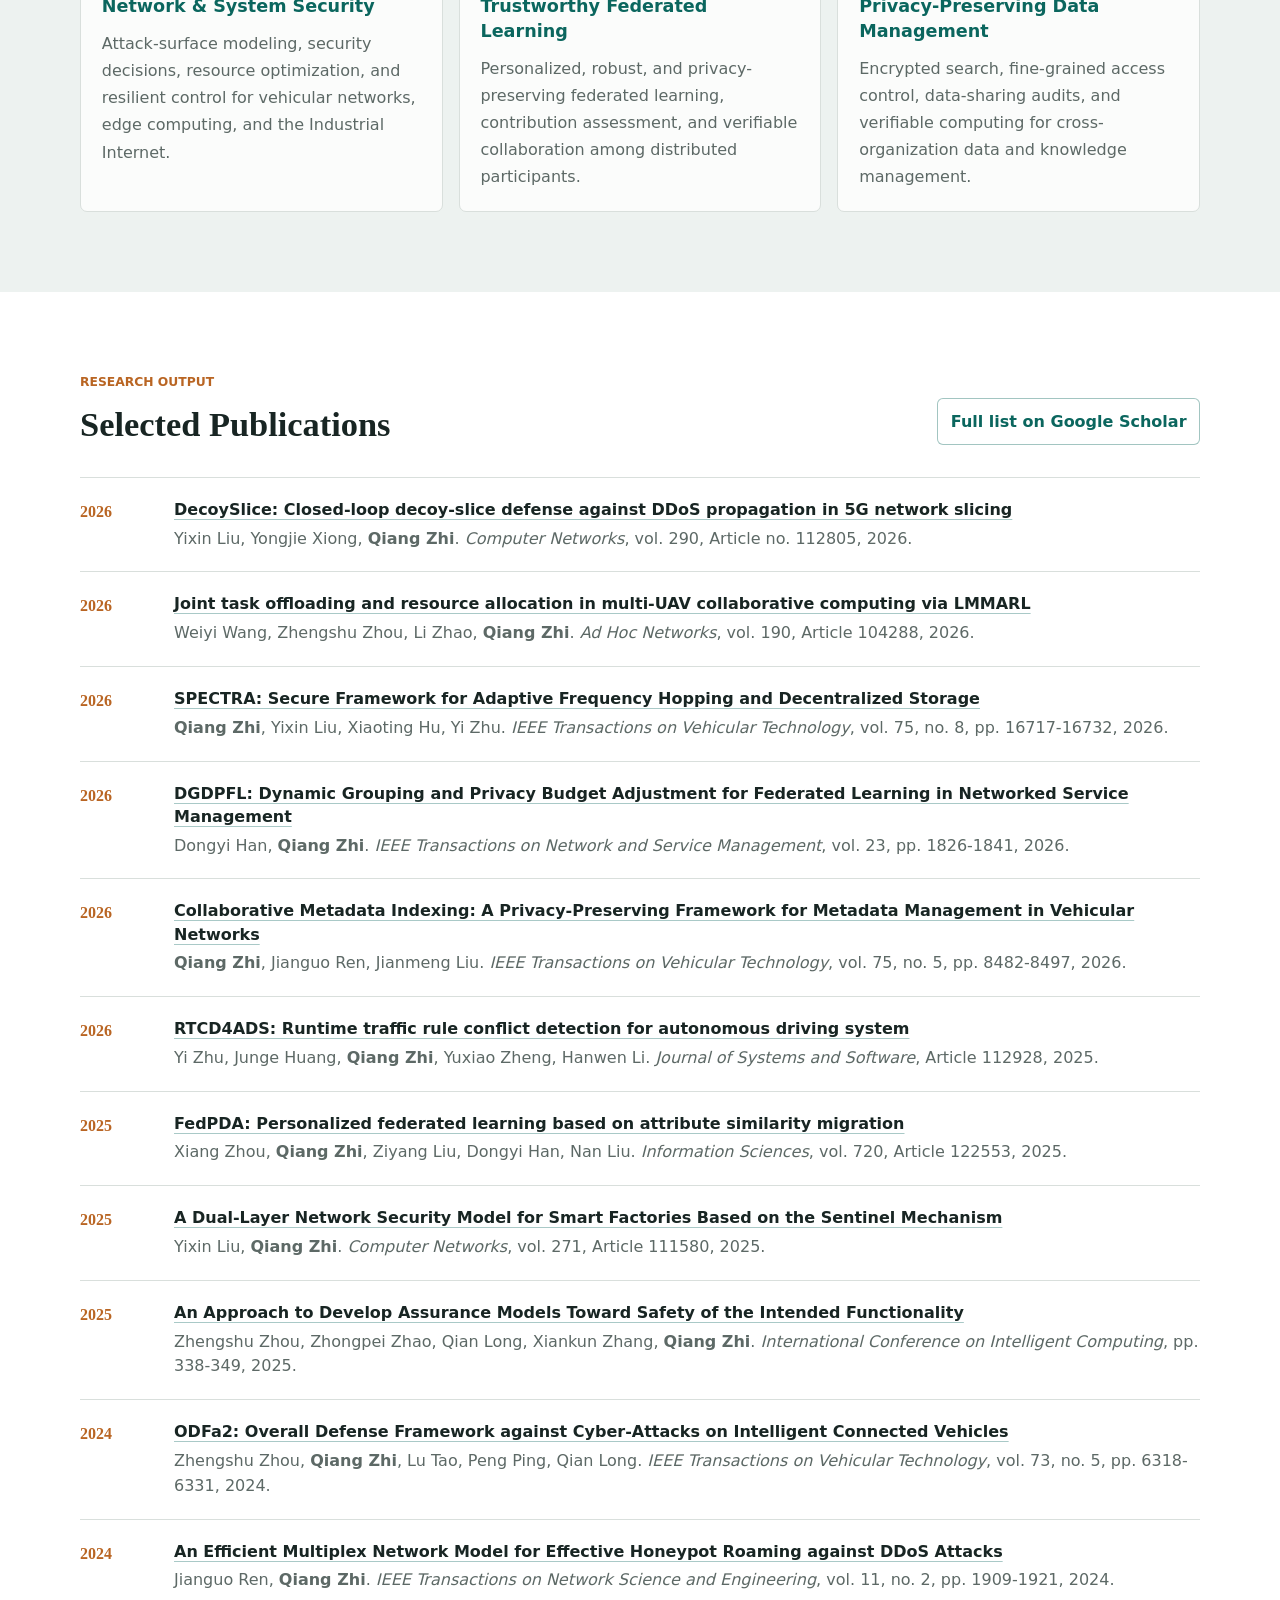
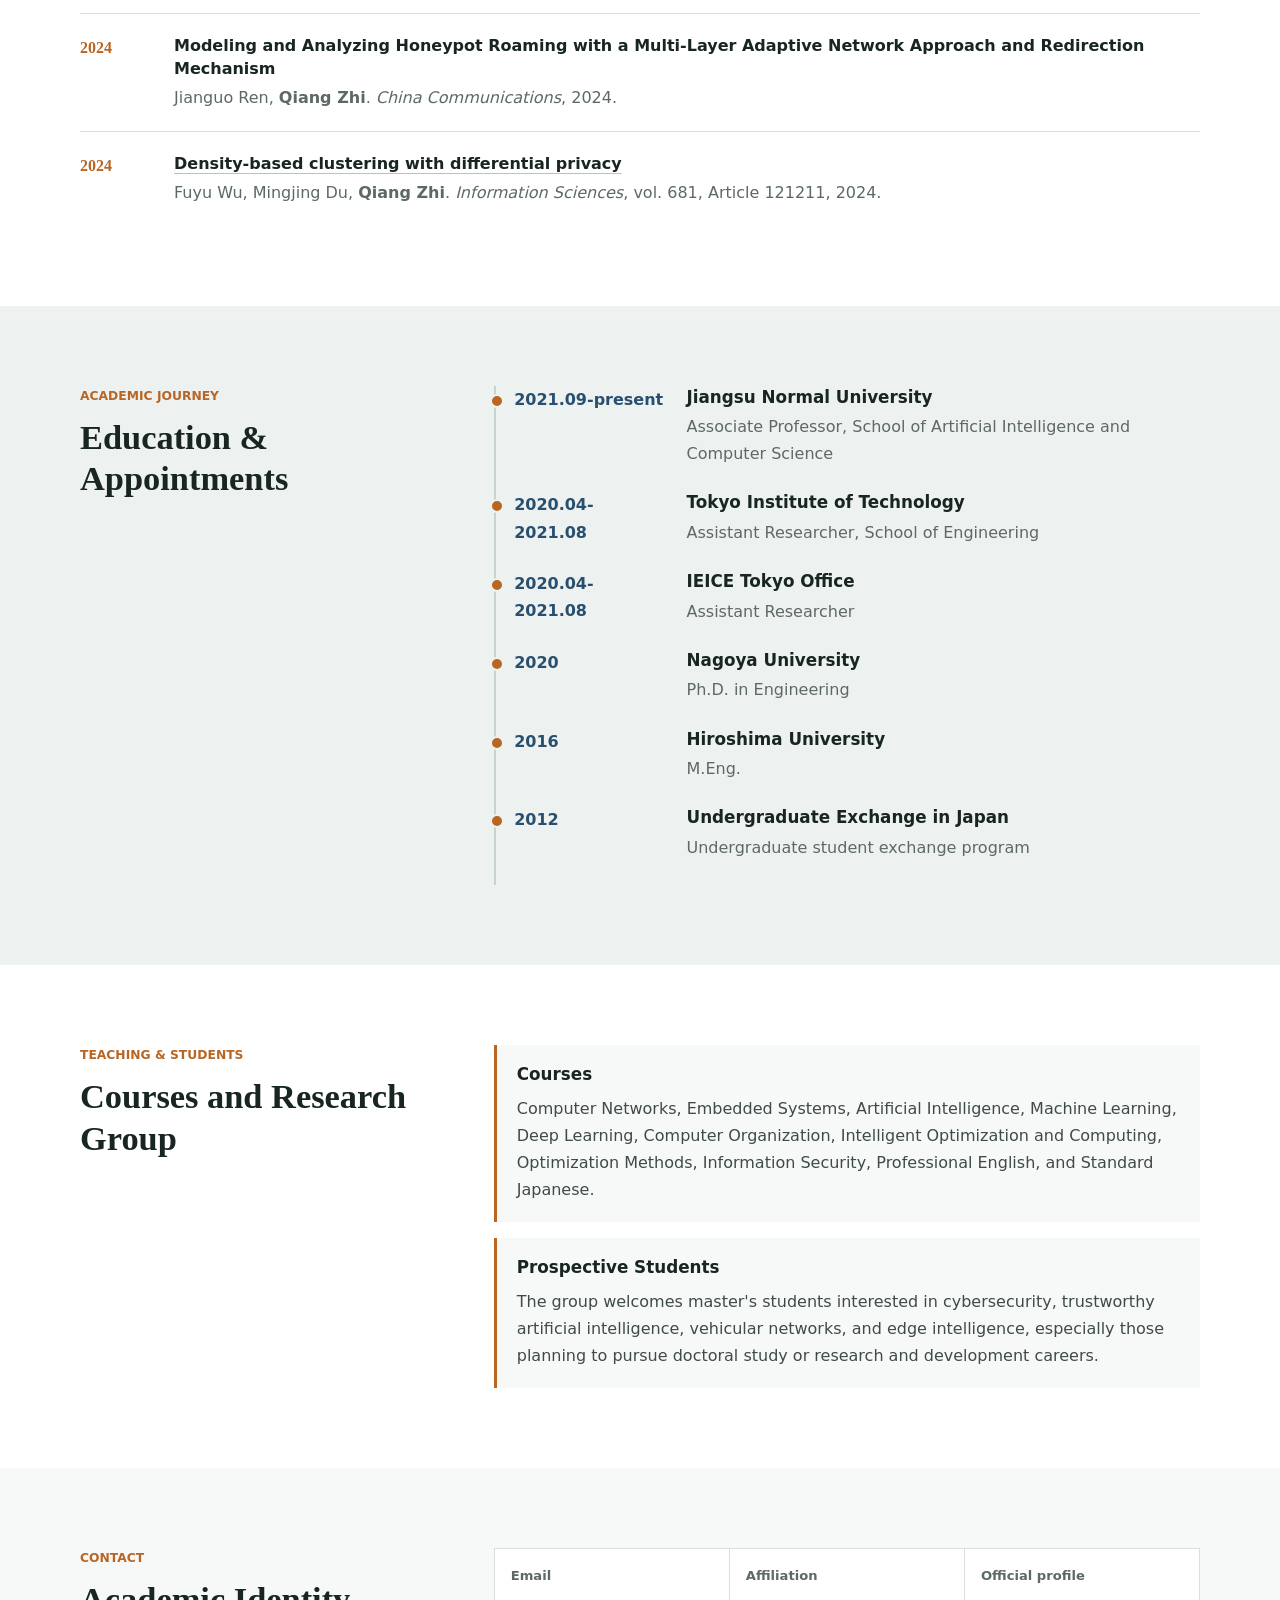
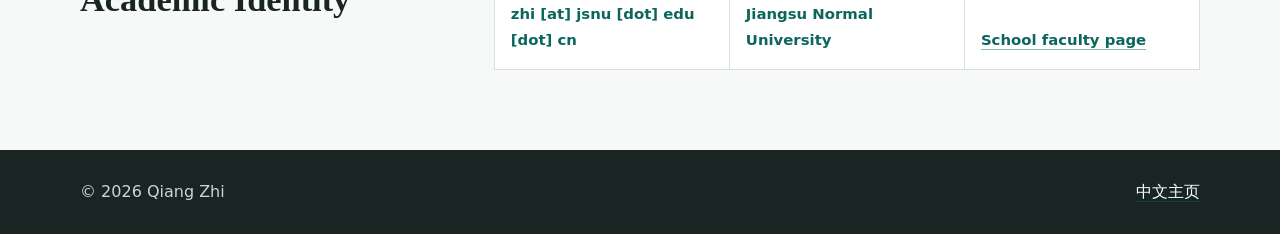
==== commit 2aca10ef: "英文版更新" ====
--- a/index.html
+++ b/index.html
@@ -182,7 +182,7 @@
           <li><span class="pub-year">2025</span><div><a class="pub-title" href="https://doi.org/10.1007/978-981-96-9955-1_28" target="_blank" rel="noopener noreferrer">An Approach to Develop Assurance Models Toward Safety of the Intended Functionality</a><p>Zhengshu Zhou, Zhongpei Zhao, Qian Long, Xiankun Zhang, <strong>Qiang Zhi</strong>. <em>International Conference on Intelligent Computing</em>, pp. 338-349, 2025.</p></div></li>
           <li><span class="pub-year">2024</span><div><a class="pub-title" href="https://doi.org/10.1109/TVT.2023.3345156" target="_blank" rel="noopener noreferrer">ODFa2: Overall Defense Framework against Cyber-Attacks on Intelligent Connected Vehicles</a><p>Zhengshu Zhou, <strong>Qiang Zhi</strong>, Lu Tao, Peng Ping, Qian Long. <em>IEEE Transactions on Vehicular Technology</em>, vol. 73, no. 5, pp. 6318-6331, 2024.</p></div></li>
           <li><span class="pub-year">2024</span><div><a class="pub-title" href="https://doi.org/10.1109/TNSE.2023.3333230" target="_blank" rel="noopener noreferrer">An Efficient Multiplex Network Model for Effective Honeypot Roaming against DDoS Attacks</a><p>Jianguo Ren, <strong>Qiang Zhi</strong>. <em>IEEE Transactions on Network Science and Engineering</em>, vol. 11, no. 2, pp. 1909-1921, 2024.</p></div></li>
-          <li><span class="pub-year">2024</span><div><span class="pub-title">Modeling and Analyzing Honeypot Roaming with a Multi-Layer Adaptive Network Approach and Redirection Mechanism</span><p>Jianguo Ren, <strong>Qiang Zhi</strong>. <em>China Communications</em>2024.</p></div></li>
+          <li><span class="pub-year">2024</span><div><span class="pub-title">Modeling and Analyzing Honeypot Roaming with a Multi-Layer Adaptive Network Approach and Redirection Mechanism</span><p>Jianguo Ren, <strong>Qiang Zhi</strong>. <em>China Communications</em>, 2024.</p></div></li>
           <li><span class="pub-year">2024</span><div><a class="pub-title" href="https://doi.org/10.1016/j.ins.2024.121211" target="_blank" rel="noopener noreferrer">Density-based clustering with differential privacy</a><p>Fuyu Wu, Mingjing Du, <strong>Qiang Zhi</strong>. <em>Information Sciences</em>, vol. 681, Article 121211, 2024.</p></div></li>
         </ol>
       </div>
